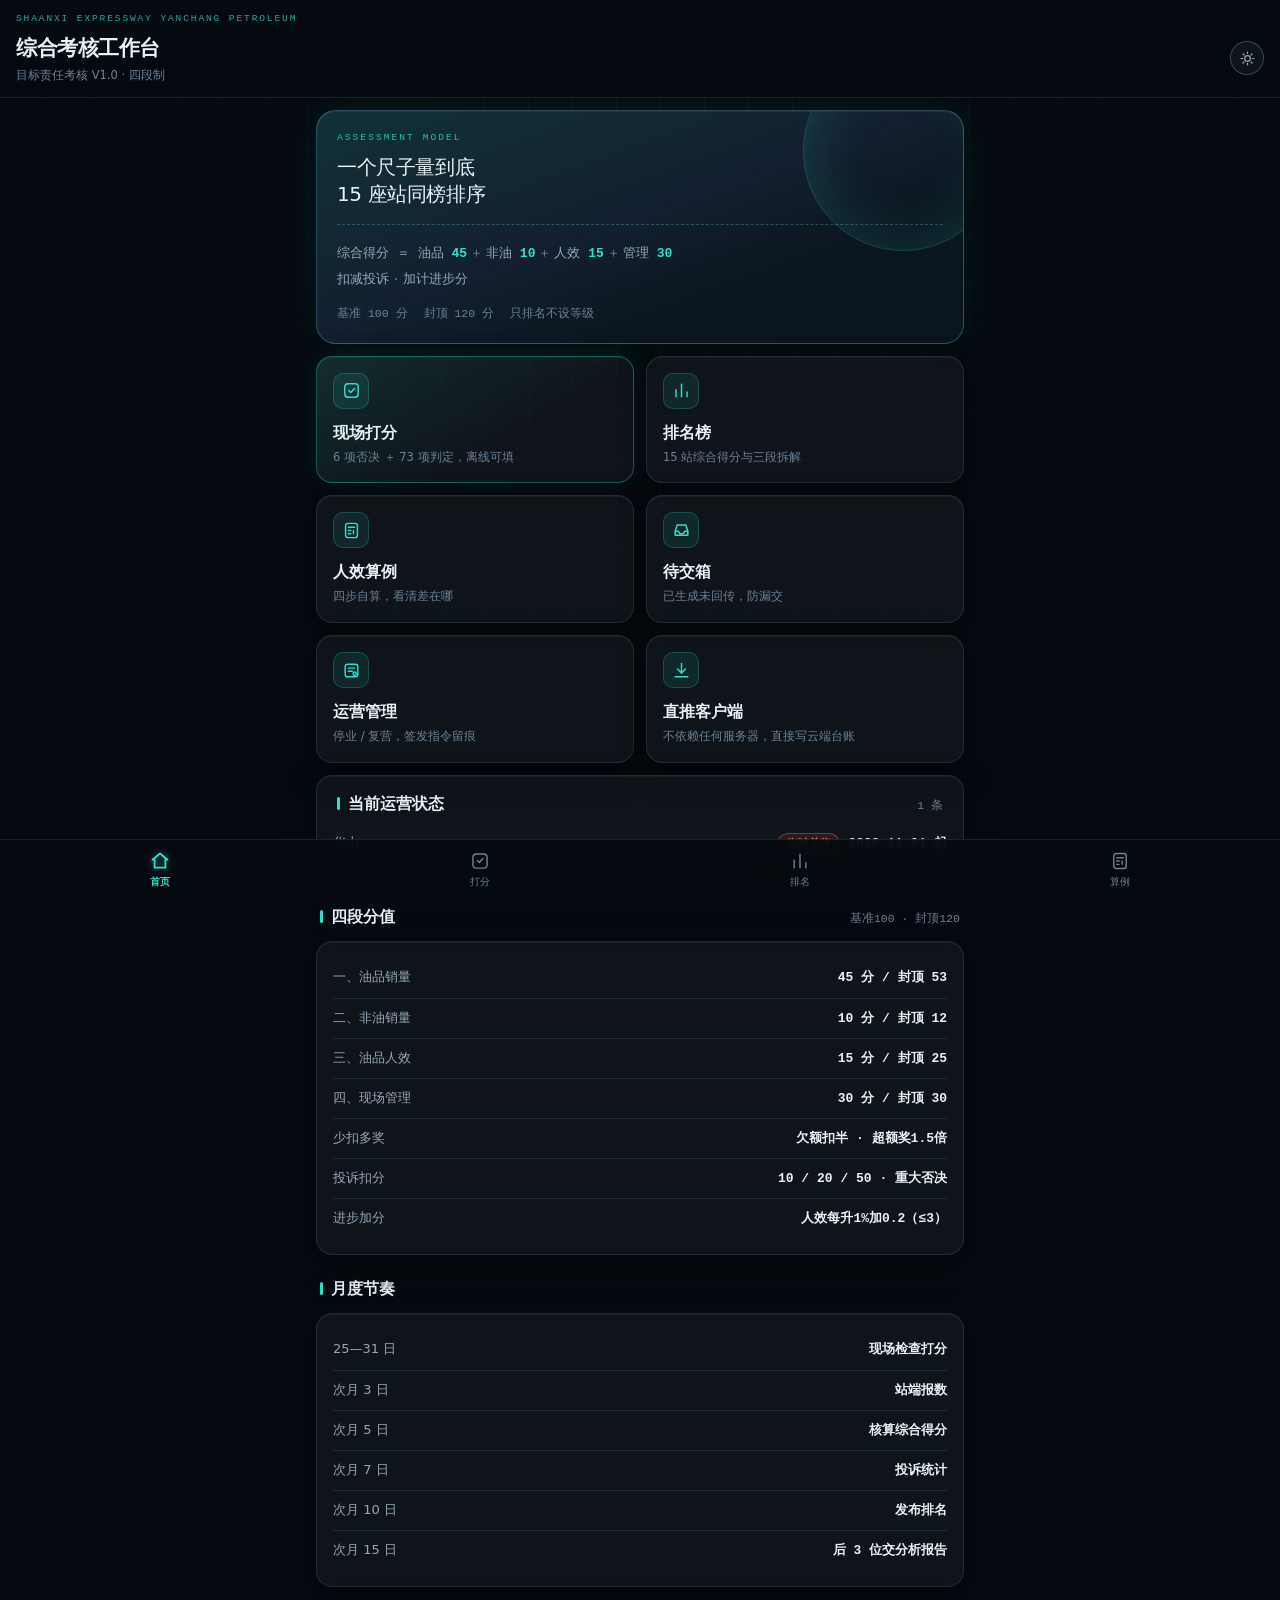
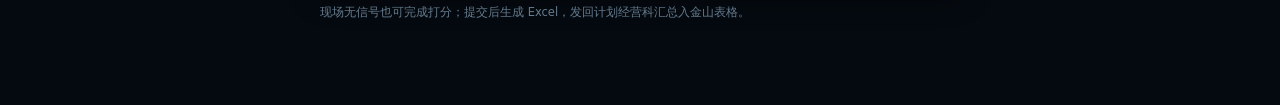
==== docs/index.html @ 38529b90 "feat(direct): 免安装直推客户端，不依赖任何服务器 - docs/direct.html + 根目录 直推客户端.html（同一文件，可双击 file:// 或线上打开） - 浏览器直连 " ====
<!DOCTYPE html>
<html lang="zh-CN">
<head>
<meta charset="utf-8">
<meta name="viewport" content="width=device-width, initial-scale=1, viewport-fit=cover">
<meta name="theme-color" content="#050a10">
<title>加油站综合考核工作台</title>
<link rel="stylesheet" href="assets/app.css">
<link rel="manifest" href="manifest.webmanifest">
</head>
<body>

<header class="appbar">
  <div class="appbar__eyebrow">SHAANXI EXPRESSWAY YANCHANG PETROLEUM</div>
  <div class="appbar__row">
    <div>
      <h1 class="appbar__title">综合考核工作台</h1>
      <div class="appbar__sub">目标责任考核 V1.0 · 四段制</div>
    </div>
    <button class="theme-btn" id="themeBtn" aria-label="切换主题"></button>
  </div>
</header>

<main class="screen">

  <section class="hero">
    <div class="hero__eyebrow">ASSESSMENT MODEL</div>
    <div class="hero__title">一个尺子量到底<br>15 座站同榜排序</div>
    <div class="hero__formula">
      综合得分 ＝ 油品 <b>45</b><span class="sep">＋</span>非油 <b>10</b><span class="sep">＋</span>人效 <b>15</b><span class="sep">＋</span>管理 <b>30</b><br>
      扣减投诉<span class="sep">·</span>加计进步分
    </div>
    <div class="hero__meta">
      <span>基准 100 分</span>
      <span>封顶 120 分</span>
      <span>只排名不设等级</span>
    </div>
  </section>

  <div class="tiles">
    <a class="tile tile--accent" href="score.html">
      <div class="tile__icon">
        <svg viewBox="0 0 24 24" fill="none" stroke="currentColor" stroke-width="1.8" stroke-linecap="round" stroke-linejoin="round">
          <rect x="3.5" y="3.5" width="17" height="17" rx="4"/><path d="M8.5 12l2.4 2.4L16 9.5"/>
        </svg>
      </div>
      <div class="tile__t">现场打分</div>
      <div class="tile__d">6 项否决 ＋ 73 项判定，离线可填</div>
    </a>

    <a class="tile" href="rank.html">
      <div class="tile__icon">
        <svg viewBox="0 0 24 24" fill="none" stroke="currentColor" stroke-width="1.8" stroke-linecap="round" stroke-linejoin="round">
          <path d="M5 20V11"/><path d="M12 20V4"/><path d="M19 20v-6"/>
        </svg>
      </div>
      <div class="tile__t">排名榜</div>
      <div class="tile__d">15 站综合得分与三段拆解</div>
    </a>

    <a class="tile" href="calc.html">
      <div class="tile__icon">
        <svg viewBox="0 0 24 24" fill="none" stroke="currentColor" stroke-width="1.8" stroke-linecap="round" stroke-linejoin="round">
          <rect x="4.5" y="3" width="15" height="18" rx="3"/><path d="M8 8h8M8 12h3M8 16h3M14.5 12v4"/>
        </svg>
      </div>
      <div class="tile__t">人效算例</div>
      <div class="tile__d">四步自算，看清差在哪</div>
    </a>

    <a class="tile" href="inbox.html">
      <div class="tile__icon">
        <svg viewBox="0 0 24 24" fill="none" stroke="currentColor" stroke-width="1.8" stroke-linecap="round" stroke-linejoin="round">
          <path d="M4 13h4l2 3h4l2-3h4"/><path d="M4 13 6.5 5h11L20 13v5H4z"/>
        </svg>
      </div>
      <div class="tile__t">待交箱</div>
      <div class="tile__d">已生成未回传，防漏交</div>
    </a>

    <a class="tile" href="status.html">
      <div class="tile__icon">
        <svg viewBox="0 0 24 24" fill="none" stroke="currentColor" stroke-width="1.8" stroke-linecap="round" stroke-linejoin="round">
          <rect x="4" y="4" width="16" height="16" rx="3"/><path d="M8 9h8M8 13h5"/><circle cx="16" cy="16" r="2"/>
        </svg>
      </div>
      <div class="tile__t">运营管理</div>
      <div class="tile__d">停业 / 复营，签发指令留痕</div>
    </a>

    <a class="tile" href="direct.html">
      <div class="tile__icon">
        <svg viewBox="0 0 24 24" fill="none" stroke="currentColor" stroke-width="1.8" stroke-linecap="round" stroke-linejoin="round">
          <path d="M12 3v12"/><path d="M7 10l5 5 5-5"/><path d="M4 20h16"/>
        </svg>
      </div>
      <div class="tile__t">直推客户端</div>
      <div class="tile__d">不依赖任何服务器，直接写云端台账</div>
    </a>
  </div>

  <section class="card" id="statusBrief" style="display:none">
    <div class="sect__head" style="margin-bottom:8px"><span class="sect__title">当前运营状态</span>
      <span class="sect__hint" id="statusCnt"></span></div>
    <div id="statusList"></div>
  </section>

  <div class="sect__head" style="margin-top:24px">
    <span class="sect__title">四段分值</span>
    <span class="sect__hint">基准100 · 封顶120</span>
  </div>
  <section class="card">
    <div class="kv"><span>一、油品销量</span><b>45 分 / 封顶 53</b></div>
    <div class="kv"><span>二、非油销量</span><b>10 分 / 封顶 12</b></div>
    <div class="kv"><span>三、油品人效</span><b>15 分 / 封顶 25</b></div>
    <div class="kv"><span>四、现场管理</span><b>30 分 / 封顶 30</b></div>
    <div class="kv"><span>少扣多奖</span><b>欠额扣半 · 超额奖1.5倍</b></div>
    <div class="kv"><span>投诉扣分</span><b>10 / 20 / 50 · 重大否决</b></div>
    <div class="kv"><span>进步加分</span><b>人效每升1%加0.2（≤3）</b></div>
  </section>

  <div class="sect__head" style="margin-top:22px">
    <span class="sect__title">月度节奏</span>
  </div>
  <section class="card">
    <div class="kv"><span>25—31 日</span><b>现场检查打分</b></div>
    <div class="kv"><span>次月 3 日</span><b>站端报数</b></div>
    <div class="kv"><span>次月 5 日</span><b>核算综合得分</b></div>
    <div class="kv"><span>次月 7 日</span><b>投诉统计</b></div>
    <div class="kv"><span>次月 10 日</span><b>发布排名</b></div>
    <div class="kv"><span>次月 15 日</span><b>后 3 位交分析报告</b></div>
  </section>

  <p class="sect__note" style="margin-top:16px">
    现场无信号也可完成打分；提交后生成 Excel，发回计划经营科汇总入金山表格。
  </p>

</main>

<nav id="tabbar"></nav>

<script src="assets/ui.js"></script>
<script src="assets/status.js"></script>
<script>
UI.tabbar('home');
Status.load().then(function () {
  var list = Status.all().filter(function (r) { return r.active !== false; });
  if (!list.length) return;
  var box = document.getElementById('statusBrief');
  box.style.display = 'block';
  document.getElementById('statusCnt').textContent = list.length + ' 条';
  var h = '';
  list.forEach(function (r) {
    var t = Status.typeOf(r.status) || { label: r.status };
    h += '<div class="kv"><span>' + UI.esc(r.station) + '</span><b><span class="tag ' +
      (r.status === 'temp_closed' ? 'no' : 'na') + '">' + UI.esc(t.label) + '</span> ' +
      UI.esc(r.from || '') + ' 起</b></div>';
  });
  document.getElementById('statusList').innerHTML = h;
});
</script>
</body>
</html>
---- docs/assets/app.css ----
/* ============================================================
   加油站综合考核工作台 · 移动端设计系统 v2「科技暗色」
   层级：1 原始值  2 语义  3 组件
   默认暗色（科技感），[data-theme="light"] 切日间（户外强光用）
   ============================================================ */

:root {
  /* ---------- 1 原始值 ---------- */
  --c-white: #ffffff;
  --ink-950: #050a10;
  --ink-900: #070e16;
  --ink-800: #0b151f;
  --ink-700: #101d29;
  --ink-600: #16283a;
  --ink-500: #1e3547;
  --ink-400: #2b4a5f;

  --teal-300: #7ff0dc;
  --teal-400: #2fe0c8;
  --teal-500: #12b39e;
  --teal-600: #0b8878;

  --blue-400: #7aa2ff;
  --blue-500: #4b7bf5;

  --green-400: #35d39a;
  --green-500: #16a877;
  --red-400: #ff6b5e;
  --red-500: #d94a3d;
  --amber-400: #f2b544;
  --amber-500: #c98f22;

  --slate-100: #e8f2f6;
  --slate-200: #c3d4de;
  --slate-300: #93a9b8;
  --slate-400: #6b8296;
  --slate-500: #4a6076;

  /* ---------- 2 语义（暗色默认） ---------- */
  --bg: var(--ink-950);
  --bg-2: var(--ink-900);
  --surface: rgba(255, 255, 255, .045);
  --surface-solid: var(--ink-800);
  --surface-hi: rgba(255, 255, 255, .075);
  --overlay: rgba(3, 8, 13, .72);

  --line: rgba(120, 200, 220, .14);
  --line-hi: rgba(120, 220, 235, .28);

  --text: var(--slate-100);
  --text-2: var(--slate-300);
  --text-3: var(--slate-400);

  --brand: var(--teal-400);
  --brand-dim: var(--teal-600);
  --on-brand: #04211d;

  --accent: var(--teal-400);
  --accent-2: var(--blue-400);

  --ok: var(--green-400);
  --no: var(--red-400);
  --na: var(--amber-400);

  --glow: 0 0 0 1px rgba(47, 224, 200, .32), 0 0 22px rgba(47, 224, 200, .18);
  --glow-soft: 0 0 18px rgba(47, 224, 200, .12);

  /* ---------- 间距 / 圆角 / 阴影 ---------- */
  --s1: 4px; --s2: 8px; --s3: 12px; --s4: 16px;
  --s5: 20px; --s6: 24px; --s8: 32px;

  --r-sm: 8px; --r-md: 12px; --r-lg: 16px; --r-xl: 20px; --r-full: 999px;

  --sh-1: 0 1px 0 rgba(255, 255, 255, .04) inset;
  --sh-2: 0 8px 28px rgba(0, 0, 0, .45);
  --sh-card: 0 1px 0 rgba(255, 255, 255, .05) inset, 0 10px 30px rgba(0, 0, 0, .38);

  /* ---------- 字体 ---------- */
  --font: -apple-system, BlinkMacSystemFont, "PingFang SC", "HarmonyOS Sans SC",
          "Microsoft YaHei", "Segoe UI", system-ui, sans-serif;
  --font-mono: "SF Mono", ui-monospace, "JetBrains Mono", "Cascadia Mono", Consolas, monospace;

  --fs-h1: 21px; --fs-h2: 15.5px; --fs-body: 15px; --fs-sm: 13px; --fs-xs: 11.5px;

  --d-fast: 120ms; --d-base: 220ms;
  --ease: cubic-bezier(.22, 1, .36, 1);

  --tabbar-h: 60px;
  --safe-b: env(safe-area-inset-bottom, 0px);
}

/* ---------- 日间模式（户外强光） ---------- */
[data-theme="light"] {
  --bg: #eef3f7;
  --bg-2: #ffffff;
  --surface: #ffffff;
  --surface-solid: #ffffff;
  --surface-hi: #e8eef4;
  --overlay: rgba(10, 26, 38, .5);

  --line: #dbe4ec;
  --line-hi: #c3d2de;

  --text: #0b2230;
  --text-2: #4a6274;
  --text-3: #71879a;

  --brand: #0b6b5f;
  --brand-dim: #0b6b5f;
  --on-brand: #ffffff;

  --accent: #0b6b5f;
  --accent-2: #2f5fd0;

  --ok: #0f7a55;
  --no: #c0392b;
  --na: #a06f12;

  --glow: 0 0 0 1px rgba(11, 107, 95, .22), 0 4px 16px rgba(11, 107, 95, .1);
  --glow-soft: none;

  --sh-1: none;
  --sh-2: 0 6px 20px rgba(10, 40, 60, .1);
  --sh-card: 0 1px 2px rgba(10, 40, 60, .06), 0 6px 18px rgba(10, 40, 60, .06);
}

*, *::before, *::after { box-sizing: border-box; -webkit-tap-highlight-color: transparent; }
html { -webkit-text-size-adjust: 100%; }

body {
  margin: 0;
  min-height: 100vh;
  background: var(--bg);
  color: var(--text);
  font-family: var(--font);
  font-size: var(--fs-body);
  line-height: 1.55;
  -webkit-font-smoothing: antialiased;
  overscroll-behavior-y: none;
  position: relative;
}

/* 背景网格 + 光晕（科技感底子） */
body::before {
  content: "";
  position: fixed; inset: 0; z-index: -2; pointer-events: none;
  background-image:
    repeating-linear-gradient(0deg, rgba(120, 200, 220, .05) 0 1px, transparent 1px 44px),
    repeating-linear-gradient(90deg, rgba(120, 200, 220, .05) 0 1px, transparent 1px 44px);
  mask-image: radial-gradient(circle at 50% 0%, #000 0%, transparent 78%);
  -webkit-mask-image: radial-gradient(circle at 50% 0%, #000 0%, transparent 78%);
}
body::after {
  content: "";
  position: fixed; inset: -20% -20% auto -20%; height: 70vh; z-index: -1; pointer-events: none;
  background:
    radial-gradient(42% 46% at 22% 8%, rgba(47, 224, 200, .16), transparent 70%),
    radial-gradient(38% 40% at 82% 0%, rgba(122, 162, 255, .14), transparent 72%);
  filter: blur(6px);
}
[data-theme="light"] body::before { opacity: .5; }
[data-theme="light"] body::after { display: none; }

a { color: var(--brand); text-decoration: none; }
button, input, select, textarea { font: inherit; color: inherit; }
h1, h2, h3, h4 { margin: 0; font-weight: 600; letter-spacing: -.01em; }

.sr-only {
  position: absolute; width: 1px; height: 1px; padding: 0; margin: -1px;
  overflow: hidden; clip: rect(0 0 0 0); white-space: nowrap; border: 0;
}

.num { font-family: var(--font-mono); font-variant-numeric: tabular-nums; }

/* ============================================================
   布局
   ============================================================ */
.screen {
  max-width: 680px; margin: 0 auto; padding: 0 var(--s4);
  padding-bottom: calc(var(--tabbar-h) + var(--safe-b) + var(--s6));
}
.screen--focus { padding-bottom: calc(84px + var(--safe-b)); }

/* ============================================================
   顶栏
   ============================================================ */
.appbar {
  position: sticky; top: 0; z-index: 50;
  padding: calc(env(safe-area-inset-top, 0px) + 12px) var(--s4) 12px;
  background: linear-gradient(180deg, rgba(5, 10, 16, .96), rgba(5, 10, 16, .82));
  backdrop-filter: blur(18px); -webkit-backdrop-filter: blur(18px);
  border-bottom: 1px solid var(--line);
}
[data-theme="light"] .appbar {
  background: linear-gradient(180deg, rgba(255, 255, 255, .97), rgba(255, 255, 255, .88));
}
.appbar__row { display: flex; align-items: center; gap: var(--s3); }
.appbar__eyebrow {
  font-family: var(--font-mono); font-size: 9.5px; letter-spacing: .2em;
  color: var(--brand); opacity: .75; margin-bottom: 5px; font-weight: 500;
}
.appbar__title { font-size: var(--fs-h1); font-weight: 600; letter-spacing: -.02em; }
.appbar__sub { font-size: var(--fs-xs); color: var(--text-3); margin-top: 3px; }
.appbar__row > div:first-child { flex: 1; min-width: 0; }
.appbar__action {
  flex: 0 0 auto;
  font-size: var(--fs-sm); color: var(--text-2);
  border: 1px solid var(--line-hi); border-radius: var(--r-full);
  padding: 6px 13px; white-space: nowrap;
  background: var(--surface);
}
.appbar__action:active { background: var(--surface-hi); }
.appbar--compact .appbar__title { font-size: 17px; }

.theme-btn {
  flex: 0 0 auto; width: 34px; height: 34px; border-radius: var(--r-full);
  border: 1px solid var(--line-hi); background: var(--surface);
  color: var(--text-2); display: grid; place-items: center; cursor: pointer;
}
.theme-btn svg { width: 17px; height: 17px; }

/* ============================================================
   卡片
   ============================================================ */
.card {
  position: relative;
  background: var(--surface);
  border: 1px solid var(--line);
  border-radius: var(--r-lg);
  padding: var(--s4);
  margin-top: var(--s3);
  box-shadow: var(--sh-card);
  backdrop-filter: blur(10px); -webkit-backdrop-filter: blur(10px);
}
.card--flush { padding: 0; overflow: hidden; }

.sect { margin-top: var(--s5); }
.sect__head {
  display: flex; align-items: baseline; justify-content: space-between;
  gap: var(--s3); margin-bottom: var(--s2); padding: 0 var(--s1);
}
.sect__title { font-size: var(--fs-h2); font-weight: 600; }
.sect__title::before {
  content: ""; display: inline-block; width: 3px; height: 13px;
  background: var(--brand); border-radius: 2px; margin-right: 8px;
  vertical-align: -1px; box-shadow: var(--glow-soft);
}
.sect__hint { font-size: var(--fs-xs); color: var(--text-3); font-family: var(--font-mono); }
.sect__note { font-size: var(--fs-xs); color: var(--text-3); padding: 0 var(--s1); line-height: 1.65; }

/* ============================================================
   Hero
   ============================================================ */
.hero {
  position: relative; overflow: hidden;
  margin-top: var(--s3); padding: var(--s5);
  border-radius: var(--r-xl);
  background:
    linear-gradient(160deg, rgba(47, 224, 200, .14), rgba(122, 162, 255, .08) 46%, transparent 72%),
    var(--ink-800);
  border: 1px solid var(--line-hi);
  box-shadow: var(--sh-card), 0 0 40px rgba(47, 224, 200, .1);
}
[data-theme="light"] .hero {
  background: linear-gradient(160deg, #ffffff, #eff6f9);
  border-color: #cfe0e9;
}
.hero::before {
  content: ""; position: absolute; right: -40px; top: -60px;
  width: 200px; height: 200px; border-radius: 50%;
  border: 1px solid rgba(47, 224, 200, .25);
  box-shadow: 0 0 60px rgba(47, 224, 200, .18) inset;
}
.hero__eyebrow {
  font-family: var(--font-mono); font-size: 9.5px; letter-spacing: .22em;
  color: var(--brand); opacity: .8; margin-bottom: 8px;
}
.hero__title { font-size: 20px; line-height: 1.35; letter-spacing: -.02em; }
.hero__formula {
  margin-top: var(--s4); padding-top: var(--s4);
  border-top: 1px dashed var(--line-hi);
  font-size: var(--fs-sm); line-height: 2; color: var(--text-2);
  font-family: var(--font-mono);
}
.hero__formula b { color: var(--brand); font-weight: 600; }
.hero__formula .sep { color: var(--text-3); margin: 0 3px; }
.hero__meta {
  margin-top: var(--s3); display: flex; gap: var(--s4);
  font-size: var(--fs-xs); color: var(--text-3); font-family: var(--font-mono);
}

/* ============================================================
   磁贴
   ============================================================ */
.tiles { display: grid; grid-template-columns: 1fr 1fr; gap: var(--s3); margin-top: var(--s3); }
.tile {
  position: relative; display: block; overflow: hidden;
  background: var(--surface); border: 1px solid var(--line);
  border-radius: var(--r-lg); padding: var(--s4);
  color: var(--text); box-shadow: var(--sh-card);
  transition: transform var(--d-fast) var(--ease), border-color var(--d-fast);
}
.tile:active { transform: scale(.98); border-color: var(--line-hi); }
.tile__icon {
  width: 36px; height: 36px; border-radius: 10px;
  display: grid; place-items: center; margin-bottom: var(--s3);
  background: rgba(47, 224, 200, .1);
  border: 1px solid rgba(47, 224, 200, .22);
  color: var(--brand);
}
[data-theme="light"] .tile__icon { background: rgba(11, 107, 95, .07); border-color: rgba(11, 107, 95, .2); }
.tile__icon svg { width: 19px; height: 19px; }
.tile__t { font-size: var(--fs-h2); font-weight: 600; }
.tile__d { font-size: var(--fs-xs); color: var(--text-3); margin-top: 4px; line-height: 1.55; }
.tile--accent {
  border-color: rgba(47, 224, 200, .34);
  background:
    linear-gradient(150deg, rgba(47, 224, 200, .12), transparent 62%),
    var(--surface);
  box-shadow: var(--sh-card), 0 0 26px rgba(47, 224, 200, .12);
}

/* ============================================================
   数据行
   ============================================================ */
.kv {
  display: flex; align-items: baseline; justify-content: space-between;
  gap: var(--s4); padding: 9px 0; border-bottom: 1px solid var(--line);
}
.kv:last-child { border-bottom: none; }
.kv > span { font-size: var(--fs-sm); color: var(--text-2); }
.kv > b {
  font-size: var(--fs-sm); font-weight: 600; text-align: right;
  font-family: var(--font-mono); font-variant-numeric: tabular-nums;
}
.kv--total > b { color: var(--brand); font-size: 15px; }

/* ============================================================
   表单
   ============================================================ */
.field { margin-top: var(--s3); }
.field:first-child { margin-top: 0; }
.field > label {
  display: block; font-size: var(--fs-xs); color: var(--text-3);
  margin-bottom: 6px; letter-spacing: .04em;
  font-family: var(--font-mono); text-transform: uppercase;
}
input[type=text], input[type=month], input[type=password], select, textarea {
  width: 100%; padding: 12px 13px;
  border: 1px solid var(--line-hi); border-radius: var(--r-md);
  background: var(--surface); color: var(--text);
  font-size: 16px; appearance: none;
  transition: border-color var(--d-fast), box-shadow var(--d-fast);
}
input:focus, select:focus, textarea:focus {
  outline: none; border-color: var(--brand);
  box-shadow: 0 0 0 3px rgba(47, 224, 200, .14);
}
input::placeholder { color: var(--text-3); }
select {
  background-image: url("data:image/svg+xml;charset=utf-8,%3Csvg xmlns='http://www.w3.org/2000/svg' width='12' height='8'%3E%3Cpath d='M1 1l5 5 5-5' stroke='%2393a9b8' stroke-width='1.6' fill='none' stroke-linecap='round'/%3E%3C/svg%3E");
  background-repeat: no-repeat; background-position: right 13px center; padding-right: 34px;
}
select option { background: var(--ink-800); color: var(--text); }
[data-theme="light"] select option { background: #fff; color: #0b2230; }

/* ============================================================
   按钮
   ============================================================ */
.btn {
  display: inline-flex; align-items: center; justify-content: center; gap: 6px;
  min-height: 46px; padding: 0 18px;
  border: 1px solid var(--line-hi); border-radius: var(--r-md);
  background: var(--surface); color: var(--text);
  font-size: var(--fs-body); font-weight: 500; cursor: pointer;
  transition: transform var(--d-fast) var(--ease), border-color var(--d-fast);
}
.btn:active { transform: scale(.985); }
.btn--primary {
  background: linear-gradient(160deg, var(--teal-400), var(--teal-600));
  border-color: transparent; color: var(--on-brand); font-weight: 700;
  box-shadow: 0 6px 20px rgba(47, 224, 200, .28);
  letter-spacing: .02em;
}
[data-theme="light"] .btn--primary { color: #fff; }
.btn--ghost { background: transparent; color: var(--text-2); }
.btn--block { width: 100%; }
.btn--sm { min-height: 36px; padding: 0 13px; font-size: var(--fs-sm); }
.btn[disabled] { opacity: .4; pointer-events: none; }

/* ============================================================
   打分页 · 仪表
   ============================================================ */
.meter { display: flex; align-items: center; gap: var(--s4); }
.ring { position: relative; width: 64px; height: 64px; flex: 0 0 auto; }
.ring svg { transform: rotate(-90deg); }
.ring__bg { stroke: rgba(120, 200, 220, .12); fill: none; }
[data-theme="light"] .ring__bg { stroke: #e3ebf1; }
.ring__fg {
  stroke: var(--brand); fill: none; stroke-linecap: round;
  transition: stroke-dashoffset var(--d-base) var(--ease);
  filter: drop-shadow(0 0 5px rgba(47, 224, 200, .65));
}
[data-theme="light"] .ring__fg { filter: none; }
.ring__txt {
  position: absolute; inset: 0; display: grid; place-items: center;
  font-family: var(--font-mono); font-size: 13px; font-weight: 700; color: var(--brand);
}
.meter__main { flex: 1; min-width: 0; }
.meter__num {
  font-family: var(--font-mono); font-size: 30px; font-weight: 700;
  line-height: 1.05; letter-spacing: -.03em; color: var(--text);
  display: flex; align-items: baseline; gap: 6px;
}
.meter__num small { font-size: 11px; font-weight: 500; color: var(--text-3); font-family: var(--font); }
.meter__sub { font-size: var(--fs-xs); color: var(--text-3); margin-top: 5px; font-family: var(--font-mono); }

.chips { display: grid; grid-template-columns: repeat(4, 1fr); gap: 6px; margin-top: var(--s3); }
.chip {
  background: var(--surface); border: 1px solid var(--line);
  border-radius: var(--r-sm); padding: 8px 4px; text-align: center;
}
.chip__n { font-family: var(--font-mono); font-size: 16px; font-weight: 700; line-height: 1.1; }
.chip__l { font-size: 10px; color: var(--text-3); margin-top: 2px; }
.chip--ok .chip__n { color: var(--ok); }
.chip--no .chip__n { color: var(--no); }
.chip--na .chip__n { color: var(--na); }

/* ============================================================
   分部
   ============================================================ */
.cat {
  position: relative;
  background: var(--surface); border: 1px solid var(--line);
  border-radius: var(--r-lg); margin-top: var(--s3); overflow: hidden;
  box-shadow: var(--sh-card);
  transition: border-color var(--d-fast);
}
.cat.done { border-color: rgba(53, 211, 154, .3); }
.cat__head {
  display: flex; align-items: center; gap: var(--s3);
  padding: 13px var(--s4); cursor: pointer; user-select: none;
}
.cat__head:active { background: var(--surface-hi); }
.cat__idx {
  flex: 0 0 auto; width: 30px; height: 30px; border-radius: 8px;
  display: grid; place-items: center;
  font-family: var(--font-mono); font-size: 12px; font-weight: 700;
  background: rgba(47, 224, 200, .1); color: var(--brand);
  border: 1px solid rgba(47, 224, 200, .22);
}
[data-theme="light"] .cat__idx { background: rgba(11, 107, 95, .07); border-color: rgba(11, 107, 95, .18); }
.cat.done .cat__idx { background: rgba(53, 211, 154, .16); color: var(--ok); border-color: rgba(53, 211, 154, .34); }
.cat__main { flex: 1; min-width: 0; }
.cat__name { font-size: var(--fs-h2); font-weight: 600; display: block; }
.cat__bar {
  height: 3px; border-radius: 2px; margin-top: 7px;
  background: rgba(120, 200, 220, .12); overflow: hidden;
}
.cat__bar i {
  display: block; height: 100%; width: 0; border-radius: 2px;
  background: linear-gradient(90deg, var(--teal-600), var(--teal-400));
  transition: width var(--d-base) var(--ease);
}
.cat.done .cat__bar i { background: var(--ok); box-shadow: 0 0 8px rgba(53, 211, 154, .6); }
.cat__meta {
  flex: 0 0 auto; text-align: right; font-family: var(--font-mono);
  font-size: var(--fs-xs); color: var(--text-3); line-height: 1.5;
}
.cat__meta b { display: block; color: var(--brand); font-size: 12.5px; }
.cat__chev { color: var(--text-3); transition: transform var(--d-base) var(--ease); flex: 0 0 auto; }
.cat.open .cat__chev { transform: rotate(180deg); }
.cat__body { display: none; border-top: 1px solid var(--line); }
.cat.open .cat__body { display: block; }

/* ============================================================
   判定项
   ============================================================ */
.item {
  position: relative; padding: var(--s4) var(--s4) var(--s4) 18px;
  border-bottom: 1px solid var(--line);
}
.item:last-child { border-bottom: none; }
.item::before {
  content: ""; position: absolute; left: 0; top: 0; bottom: 0; width: 3px;
  background: transparent; transition: background var(--d-fast);
}
.item.state-ok::before { background: var(--ok); box-shadow: 0 0 10px rgba(53, 211, 154, .55); }
.item.state-no::before { background: var(--no); box-shadow: 0 0 10px rgba(255, 107, 94, .55); }
.item.state-na::before { background: var(--na); box-shadow: 0 0 10px rgba(242, 181, 68, .5); }

.item__top { display: flex; gap: var(--s2); align-items: baseline; }
.item__no {
  flex: 0 0 auto; font-family: var(--font-mono); font-size: 11px;
  color: var(--text-3); min-width: 18px; padding-top: 2px;
}
.item__name { flex: 1; font-size: var(--fs-body); font-weight: 600; line-height: 1.45; }
.item__score {
  flex: 0 0 auto; font-family: var(--font-mono); font-size: var(--fs-xs);
  color: var(--text-3); border: 1px solid var(--line);
  border-radius: var(--r-full); padding: 1px 8px;
}
.item.state-ok .item__score { color: var(--ok); border-color: rgba(53, 211, 154, .35); }
.item.state-no .item__score { color: var(--no); border-color: rgba(255, 107, 94, .35); }
.item.state-na .item__score { color: var(--na); border-color: rgba(242, 181, 68, .35); }

.item__content { font-size: var(--fs-sm); color: var(--text-2); margin-top: 6px; line-height: 1.62; }

details.more { margin-top: 6px; }
details.more > summary {
  list-style: none; cursor: pointer; display: inline-flex; align-items: center; gap: 4px;
  font-size: var(--fs-xs); color: var(--brand); opacity: .9; padding: 2px 0;
  font-family: var(--font-mono);
}
details.more > summary::-webkit-details-marker { display: none; }
details.more > summary::after { content: "＋"; font-size: 11px; }
details.more[open] > summary::after { content: "－"; }
details.more .std {
  font-size: var(--fs-xs); color: var(--text-3); line-height: 1.7;
  margin-top: 6px; padding-left: 9px; border-left: 1px solid var(--line-hi);
}
details.more .std b { color: var(--text-2); font-weight: 600; font-family: var(--font-mono); }

/* 三态 */
.seg {
  display: grid; grid-template-columns: repeat(3, 1fr); gap: 6px;
  margin-top: 11px; padding: 4px; border-radius: var(--r-md);
  background: rgba(0, 0, 0, .22); border: 1px solid var(--line);
}
[data-theme="light"] .seg { background: #eef3f7; }
.seg button {
  min-height: 42px; border: none; border-radius: 9px; background: transparent;
  color: var(--text-2); font-size: var(--fs-sm); font-weight: 500; cursor: pointer;
  transition: background var(--d-fast), color var(--d-fast), box-shadow var(--d-fast), transform var(--d-fast);
}
.seg button:active { transform: scale(.97); }
.seg button.on-ok {
  background: linear-gradient(160deg, #39dda2, var(--green-500)); color: #04241a;
  font-weight: 700; box-shadow: 0 3px 14px rgba(53, 211, 154, .35);
}
.seg button.on-no {
  background: linear-gradient(160deg, #ff8074, var(--red-500)); color: #2a0906;
  font-weight: 700; box-shadow: 0 3px 14px rgba(255, 107, 94, .32);
}
.seg button.on-na {
  background: linear-gradient(160deg, #ffca6b, var(--amber-500)); color: #2b1c00;
  font-weight: 700; box-shadow: 0 3px 14px rgba(242, 181, 68, .3);
}

.note { margin-top: 9px; animation: slideDown var(--d-base) var(--ease); }
.note input { font-size: 15px; padding: 10px 12px; }
@keyframes slideDown { from { opacity: 0; transform: translateY(-4px); } to { opacity: 1; transform: none; } }

/* ============================================================
   一票否决
   ============================================================ */
.veto { border-color: rgba(255, 107, 94, .3); }
.veto .cat__idx {
  background: rgba(255, 107, 94, .14); color: var(--no);
  border-color: rgba(255, 107, 94, .3);
}
.veto .cat__bar i { background: linear-gradient(90deg, #b83a30, var(--red-400)); }
.veto-item { position: relative; padding: var(--s4) var(--s4) var(--s4) 18px; border-bottom: 1px solid var(--line); }
.veto-item:last-child { border-bottom: none; }
.veto-item.fail { background: rgba(255, 107, 94, .08); }
.veto-item.fail .item__name { color: var(--no); }
.veto-flag {
  display: inline-flex; align-items: center; margin-bottom: 7px;
  font-family: var(--font-mono); font-size: 10px; font-weight: 700; letter-spacing: .08em;
  color: var(--no); background: rgba(255, 107, 94, .12);
  border: 1px solid rgba(255, 107, 94, .28);
  padding: 2px 8px; border-radius: var(--r-full);
}

/* ============================================================
   底部操作条
   ============================================================ */
.actionbar {
  position: fixed; left: 0; right: 0; bottom: 0; z-index: 60;
  background: rgba(5, 10, 16, .86);
  backdrop-filter: blur(20px); -webkit-backdrop-filter: blur(20px);
  border-top: 1px solid var(--line-hi);
  padding: 10px var(--s4) calc(10px + var(--safe-b));
}
[data-theme="light"] .actionbar { background: rgba(255, 255, 255, .93); }
.actionbar__inner { max-width: 680px; margin: 0 auto; display: flex; align-items: center; gap: var(--s4); }
.actionbar__stat { flex: 1; min-width: 0; }
.actionbar__num {
  font-family: var(--font-mono); font-size: 25px; font-weight: 700;
  color: var(--text); line-height: 1.05; letter-spacing: -.02em;
  display: flex; align-items: baseline; gap: 5px;
}
.actionbar__num small { font-size: 11px; color: var(--text-3); font-family: var(--font); font-weight: 500; }
.actionbar__sub { font-size: var(--fs-xs); color: var(--text-3); margin-top: 2px; font-family: var(--font-mono); }
.actionbar .btn { min-width: 106px; }

/* ============================================================
   标签栏
   ============================================================ */
.tabbar {
  position: fixed; left: 0; right: 0; bottom: 0; z-index: 55;
  display: grid; grid-template-columns: repeat(4, 1fr);
  background: rgba(5, 10, 16, .92);
  backdrop-filter: blur(20px); -webkit-backdrop-filter: blur(20px);
  border-top: 1px solid var(--line);
  padding-bottom: var(--safe-b);
}
[data-theme="light"] .tabbar { background: rgba(255, 255, 255, .95); }
.tabbar a {
  display: flex; flex-direction: column; align-items: center; justify-content: center;
  gap: 3px; height: var(--tabbar-h); color: var(--text-3); font-size: 10px;
  transition: color var(--d-fast);
}
.tabbar a svg { width: 20px; height: 20px; stroke-width: 1.7; }
.tabbar a.on { color: var(--brand); font-weight: 600; }
.tabbar a.on svg { stroke-width: 2.2; filter: drop-shadow(0 0 5px rgba(47, 224, 200, .6)); }
[data-theme="light"] .tabbar a.on svg { filter: none; }

/* ============================================================
   标签 / 提示
   ============================================================ */
.tag {
  display: inline-flex; align-items: center;
  font-family: var(--font-mono); font-size: 10.5px; font-weight: 700; letter-spacing: .04em;
  padding: 2px 8px; border-radius: var(--r-full);
  border: 1px solid var(--line-hi); color: var(--text-2); background: var(--surface);
}
.tag.ok { color: var(--ok); border-color: rgba(53, 211, 154, .38); background: rgba(53, 211, 154, .1); }
.tag.no { color: var(--no); border-color: rgba(255, 107, 94, .38); background: rgba(255, 107, 94, .1); }
.tag.na { color: var(--na); border-color: rgba(242, 181, 68, .38); background: rgba(242, 181, 68, .1); }

.hint { font-size: var(--fs-xs); color: var(--text-3); line-height: 1.65; }
.warn {
  border-radius: var(--r-md); padding: 11px 13px; font-size: var(--fs-xs); line-height: 1.68;
  margin-top: var(--s3); color: var(--na);
  background: rgba(242, 181, 68, .09); border: 1px solid rgba(242, 181, 68, .28);
}
.err {
  border-radius: var(--r-md); padding: 11px 13px; font-size: var(--fs-xs); line-height: 1.75;
  margin-top: var(--s3); color: var(--no);
  background: rgba(255, 107, 94, .09); border: 1px solid rgba(255, 107, 94, .3);
}

/* ============================================================
   表格
   ============================================================ */
.tbl { width: 100%; border-collapse: separate; border-spacing: 0; font-size: var(--fs-sm); }
.tbl th {
  font-family: var(--font-mono); font-size: 10.5px; font-weight: 500;
  letter-spacing: .06em; color: var(--text-3); text-align: left;
  padding: 0 var(--s2) 9px; border-bottom: 1px solid var(--line-hi);
}
.tbl td { padding: 11px var(--s2); border-bottom: 1px solid var(--line); }
.tbl tr:last-child td { border-bottom: none; }
.tbl .num { text-align: right; font-family: var(--font-mono); font-variant-numeric: tabular-nums; }
.tbl .rk { font-family: var(--font-mono); color: var(--text-3); font-size: 12px; }

.podium { display: grid; grid-template-columns: 1fr 1fr 1fr; gap: var(--s2); align-items: end; margin-top: var(--s3); }
.podium__item {
  background: var(--surface); border: 1px solid var(--line);
  border-radius: var(--r-lg); padding: var(--s3) var(--s2);
  text-align: center; box-shadow: var(--sh-card);
}
.podium__item.first {
  padding-top: var(--s4); padding-bottom: var(--s4);
  border-color: rgba(242, 181, 68, .45);
  background: linear-gradient(180deg, rgba(242, 181, 68, .12), var(--surface));
  box-shadow: var(--sh-card), 0 0 26px rgba(242, 181, 68, .16);
}
.podium__rank { font-family: var(--font-mono); font-size: 9.5px; letter-spacing: .12em; color: var(--text-3); }
.podium__name { font-size: var(--fs-h2); font-weight: 600; margin-top: 3px; }
.podium__score {
  font-family: var(--font-mono); font-size: 19px; font-weight: 700;
  color: var(--text); font-variant-numeric: tabular-nums;
}
.podium__item.first .podium__score { font-size: 23px; color: var(--na); }

/* ============================================================
   弹层 / 提示
   ============================================================ */
.mask {
  position: fixed; inset: 0; z-index: 80; display: none; align-items: flex-end;
  background: var(--overlay); backdrop-filter: blur(4px);
}
.mask.show { display: flex; animation: fadeIn var(--d-base) var(--ease); }
@keyframes fadeIn { from { opacity: 0 } to { opacity: 1 } }
.sheet {
  width: 100%; max-width: 680px; margin: 0 auto; max-height: 88vh; overflow: auto;
  background: var(--bg-2); border-top: 1px solid var(--line-hi);
  border-radius: var(--r-xl) var(--r-xl) 0 0;
  padding: var(--s5) var(--s4) calc(var(--s5) + var(--safe-b));
  animation: sheetUp var(--d-base) var(--ease);
}
[data-theme="light"] .sheet { background: #fff; }
@keyframes sheetUp { from { transform: translateY(14px); opacity: .6 } to { transform: none; opacity: 1 } }
.sheet__grip { width: 38px; height: 4px; border-radius: 2px; background: var(--line-hi); margin: 0 auto var(--s4); }
.sheet h3 { font-size: 17px; margin-bottom: var(--s4); }
.sheet__acts { display: flex; gap: var(--s3); margin-top: var(--s5); }
.sheet__acts .btn { flex: 1; }

.toast {
  position: fixed; left: 50%; bottom: calc(var(--tabbar-h) + 26px);
  transform: translateX(-50%) translateY(8px);
  background: rgba(11, 21, 31, .96); color: var(--text);
  border: 1px solid var(--line-hi); border-radius: var(--r-full);
  padding: 10px 18px; font-size: var(--fs-sm); z-index: 90; max-width: 86vw;
  text-align: center; opacity: 0; pointer-events: none;
  transition: opacity var(--d-base), transform var(--d-base) var(--ease);
  box-shadow: var(--sh-2);
}
.toast.show { opacity: 1; transform: translateX(-50%) translateY(0); }

/* ============================================================
   响应式 / 动效安全
   ============================================================ */
@media (max-width: 359px) {
  .tiles { grid-template-columns: 1fr; }
  .meter__num { font-size: 26px; }
  .chips { grid-template-columns: repeat(2, 1fr); }
}

@media (prefers-reduced-motion: reduce) {
  *, *::before, *::after { animation-duration: .01ms !important; transition-duration: .01ms !important; }
}
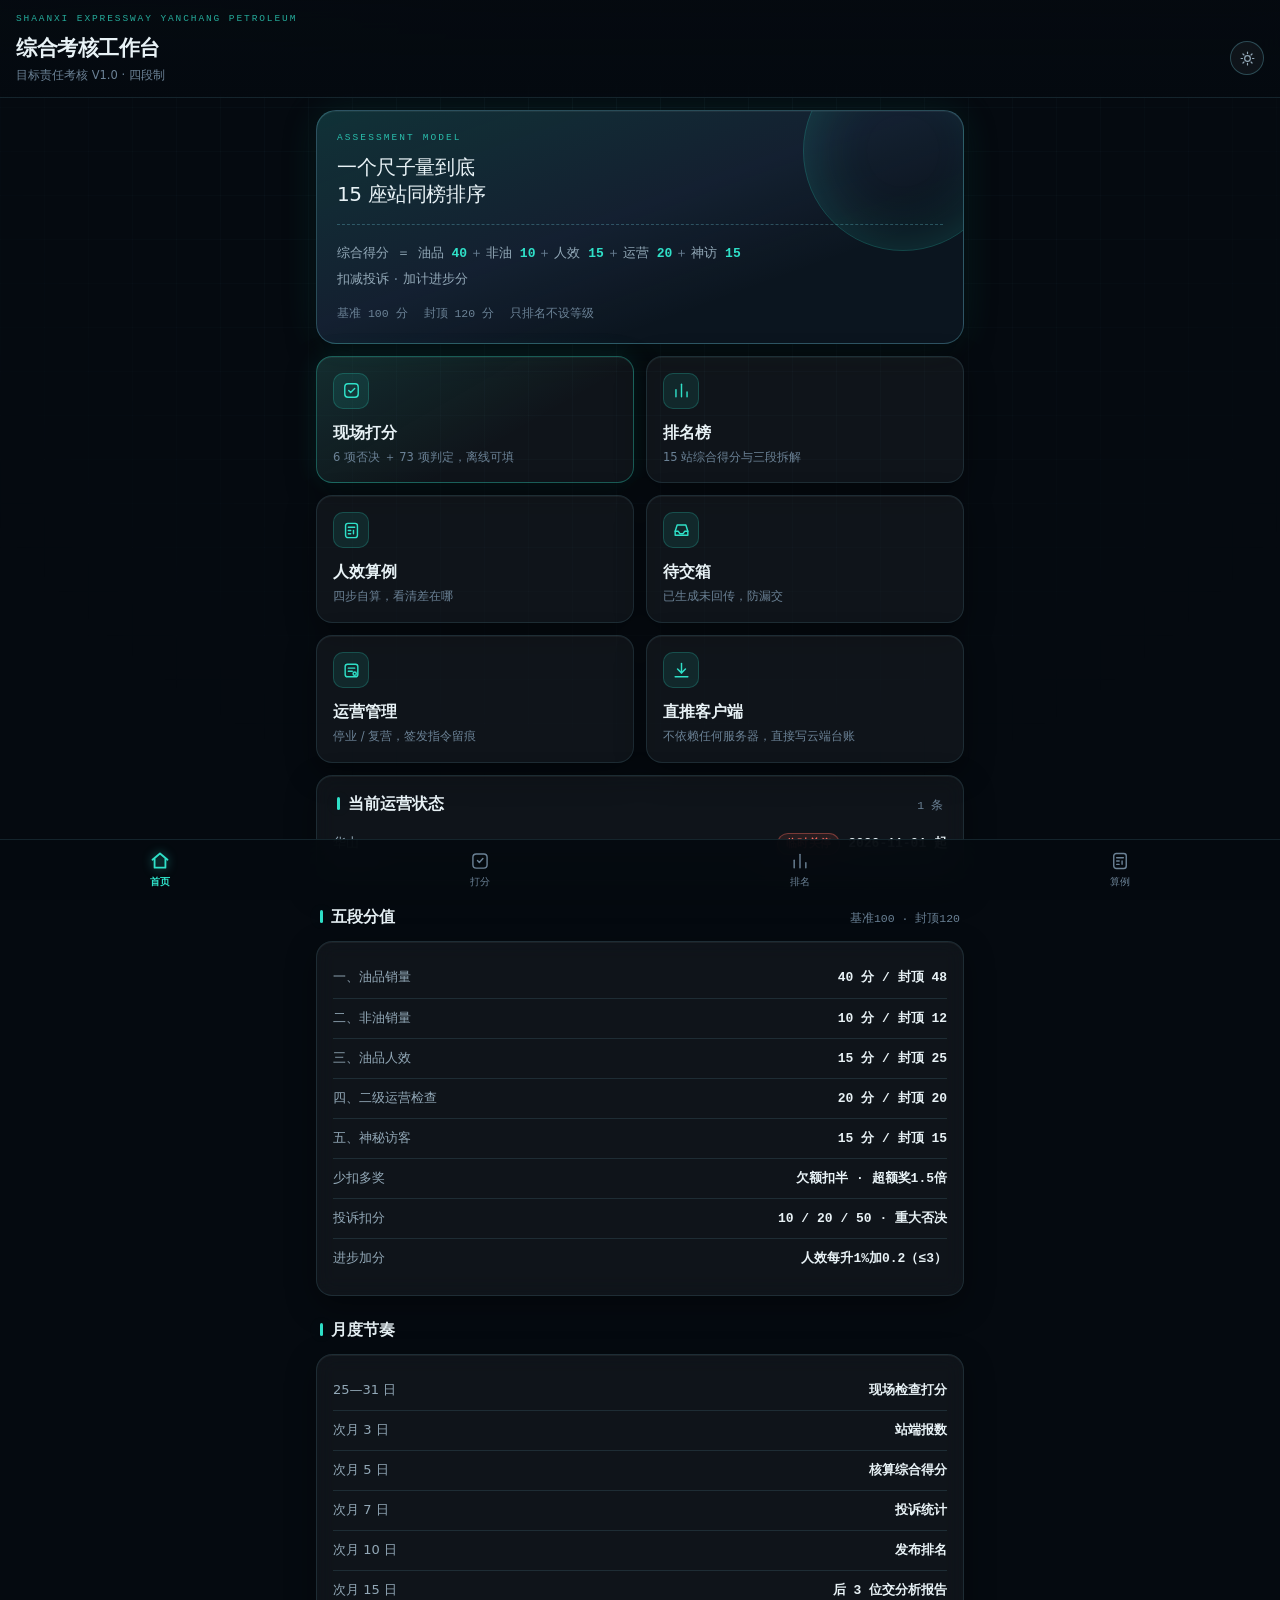
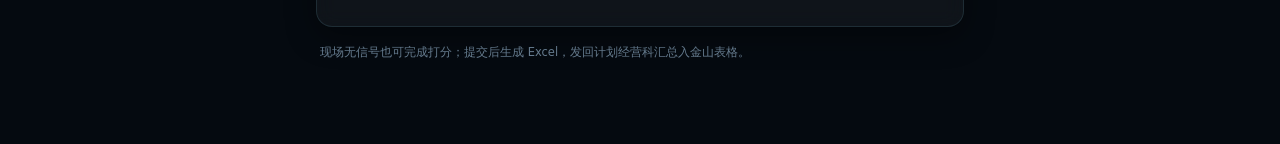
==== commit 8dbac98e: "feat(V5): 按 11-12 定稿重构五段规则与打分页 规则层： - 五段：油品40(封顶48)/非油10/人效15/运营检查20/神秘访客15；不设等级只排名 - SGE 取整 56/28；月" ====
--- a/docs/index.html
+++ b/docs/index.html
@@ -27,7 +27,7 @@
     <div class="hero__eyebrow">ASSESSMENT MODEL</div>
     <div class="hero__title">一个尺子量到底<br>15 座站同榜排序</div>
     <div class="hero__formula">
-      综合得分 ＝ 油品 <b>45</b><span class="sep">＋</span>非油 <b>10</b><span class="sep">＋</span>人效 <b>15</b><span class="sep">＋</span>管理 <b>30</b><br>
+      综合得分 ＝ 油品 <b>40</b><span class="sep">＋</span>非油 <b>10</b><span class="sep">＋</span>人效 <b>15</b><span class="sep">＋</span>运营 <b>20</b><span class="sep">＋</span>神访 <b>15</b><br>
       扣减投诉<span class="sep">·</span>加计进步分
     </div>
     <div class="hero__meta">
@@ -106,14 +106,15 @@
   </section>
 
   <div class="sect__head" style="margin-top:24px">
-    <span class="sect__title">四段分值</span>
+    <span class="sect__title">五段分值</span>
     <span class="sect__hint">基准100 · 封顶120</span>
   </div>
   <section class="card">
-    <div class="kv"><span>一、油品销量</span><b>45 分 / 封顶 53</b></div>
+    <div class="kv"><span>一、油品销量</span><b>40 分 / 封顶 48</b></div>
     <div class="kv"><span>二、非油销量</span><b>10 分 / 封顶 12</b></div>
     <div class="kv"><span>三、油品人效</span><b>15 分 / 封顶 25</b></div>
-    <div class="kv"><span>四、现场管理</span><b>30 分 / 封顶 30</b></div>
+    <div class="kv"><span>四、二级运营检查</span><b>20 分 / 封顶 20</b></div>
+    <div class="kv"><span>五、神秘访客</span><b>15 分 / 封顶 15</b></div>
     <div class="kv"><span>少扣多奖</span><b>欠额扣半 · 超额奖1.5倍</b></div>
     <div class="kv"><span>投诉扣分</span><b>10 / 20 / 50 · 重大否决</b></div>
     <div class="kv"><span>进步加分</span><b>人效每升1%加0.2（≤3）</b></div>
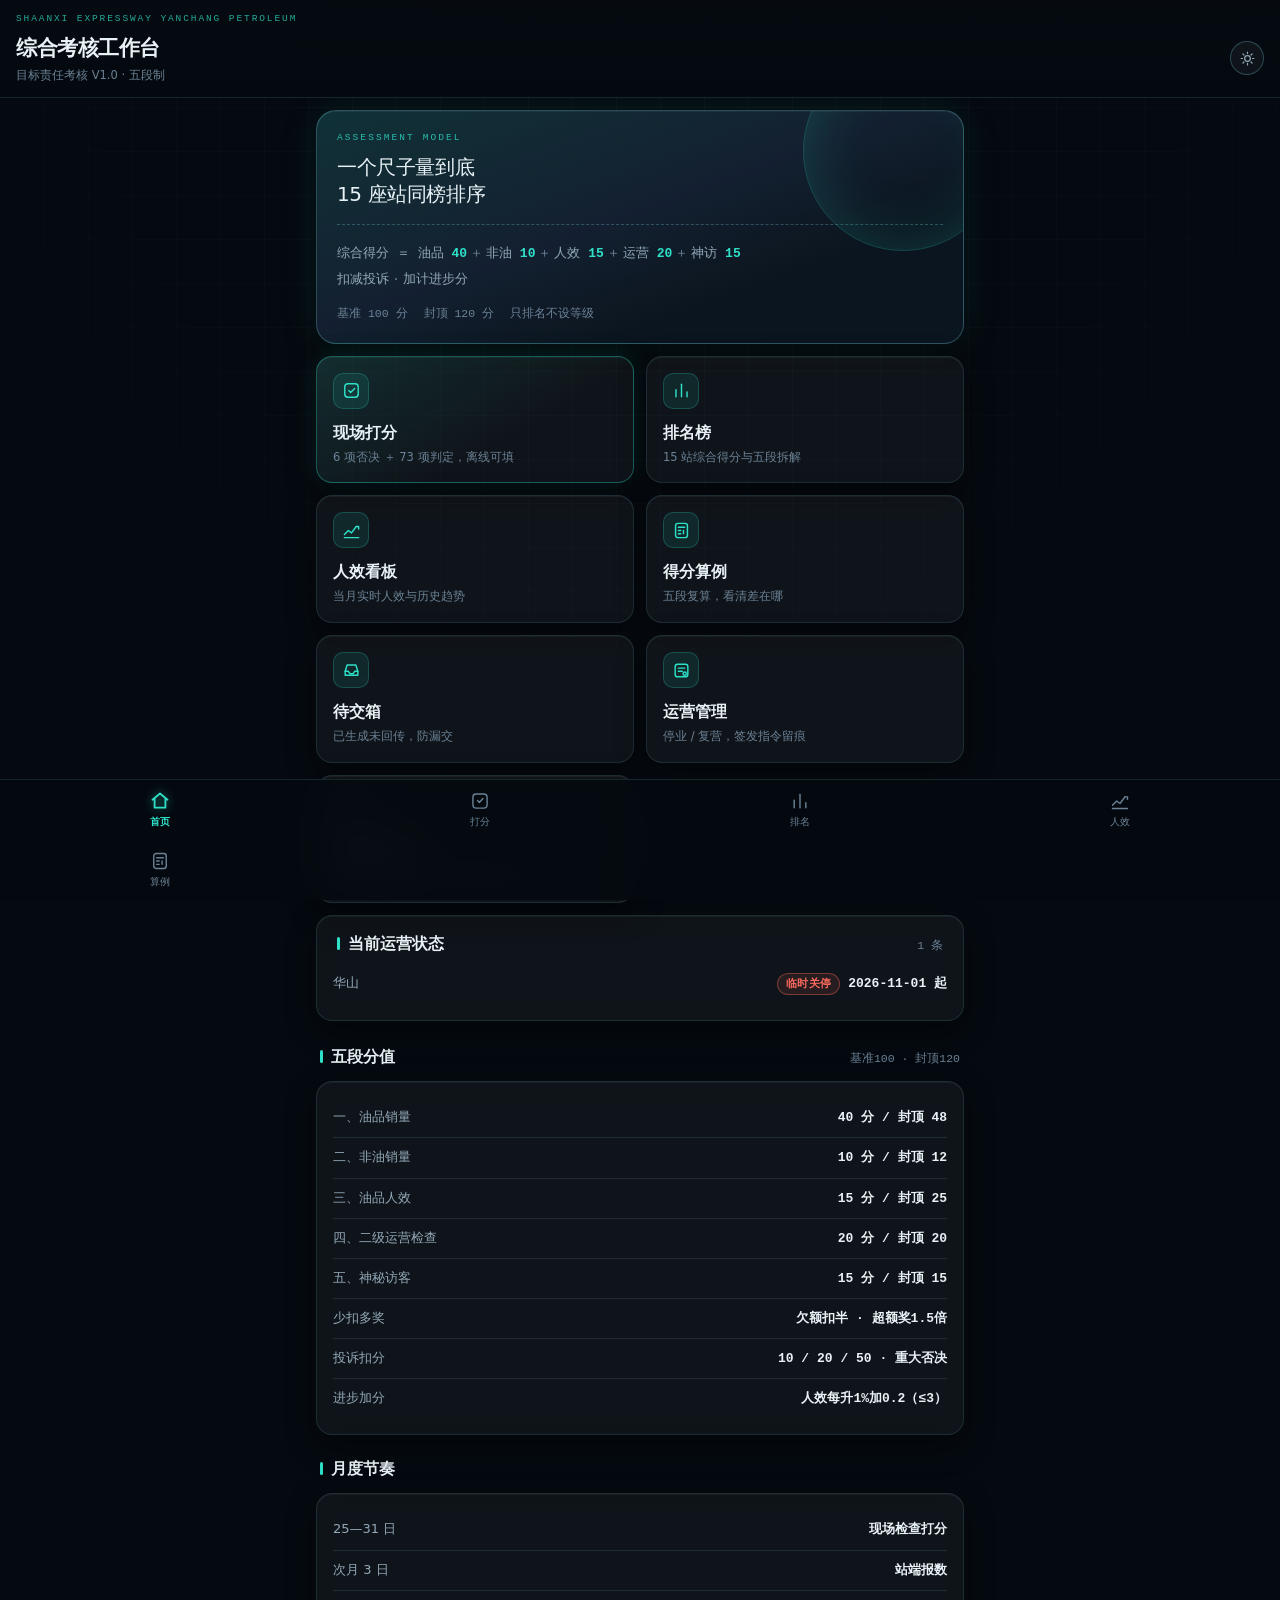
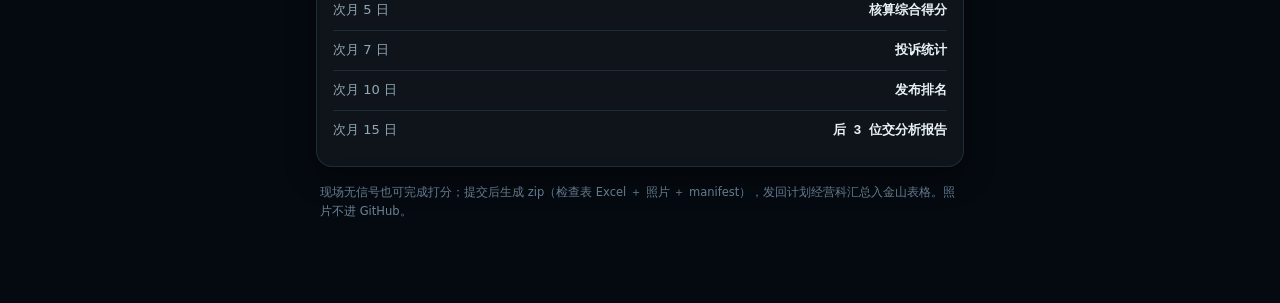
==== commit 6ae2b849: "feat(V5): 人效看板落地 + 口径一致性收口 - 新增 eff.html 人效看板：会计月/公司KPI/单站五步明细/15站排序/历史趋势 - efficiency.json 重建为 V5 口" ====
--- a/docs/index.html
+++ b/docs/index.html
@@ -15,7 +15,7 @@
   <div class="appbar__row">
     <div>
       <h1 class="appbar__title">综合考核工作台</h1>
-      <div class="appbar__sub">目标责任考核 V1.0 · 四段制</div>
+      <div class="appbar__sub">目标责任考核 V1.0 · 五段制</div>
     </div>
     <button class="theme-btn" id="themeBtn" aria-label="切换主题"></button>
   </div>
@@ -55,7 +55,17 @@
         </svg>
       </div>
       <div class="tile__t">排名榜</div>
-      <div class="tile__d">15 站综合得分与三段拆解</div>
+      <div class="tile__d">15 站综合得分与五段拆解</div>
+    </a>
+
+    <a class="tile" href="eff.html">
+      <div class="tile__icon">
+        <svg viewBox="0 0 24 24" fill="none" stroke="currentColor" stroke-width="1.8" stroke-linecap="round" stroke-linejoin="round">
+          <path d="M3 17l5-5 4 3 6-8"/><path d="M18 7h3v3"/><path d="M3 21h18"/>
+        </svg>
+      </div>
+      <div class="tile__t">人效看板</div>
+      <div class="tile__d">当月实时人效与历史趋势</div>
     </a>
 
     <a class="tile" href="calc.html">
@@ -64,8 +74,8 @@
           <rect x="4.5" y="3" width="15" height="18" rx="3"/><path d="M8 8h8M8 12h3M8 16h3M14.5 12v4"/>
         </svg>
       </div>
-      <div class="tile__t">人效算例</div>
-      <div class="tile__d">四步自算，看清差在哪</div>
+      <div class="tile__t">得分算例</div>
+      <div class="tile__d">五段复算，看清差在哪</div>
     </a>
 
     <a class="tile" href="inbox.html">
@@ -133,7 +143,7 @@
   </section>
 
   <p class="sect__note" style="margin-top:16px">
-    现场无信号也可完成打分；提交后生成 Excel，发回计划经营科汇总入金山表格。
+    现场无信号也可完成打分；提交后生成 zip（检查表 Excel ＋ 照片 ＋ manifest），发回计划经营科汇总入金山表格。照片不进 GitHub。
   </p>
 
 </main>
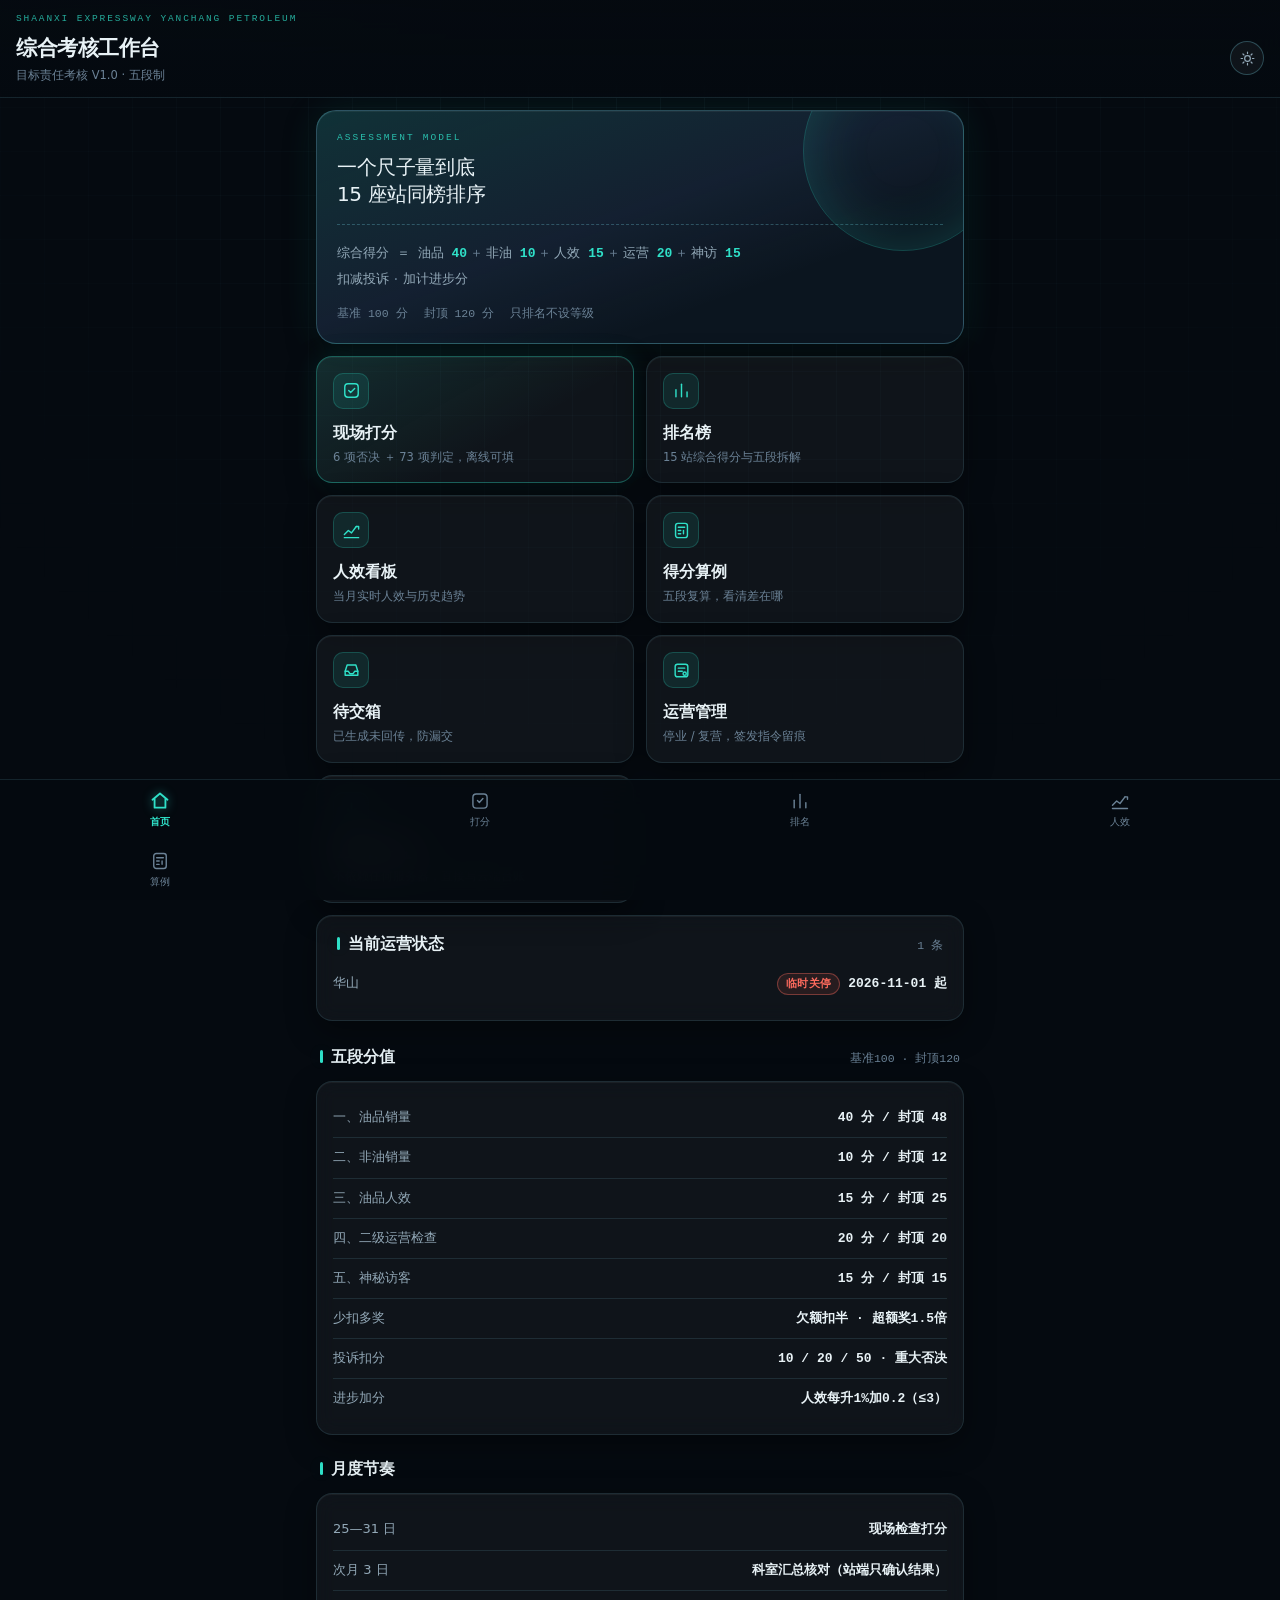
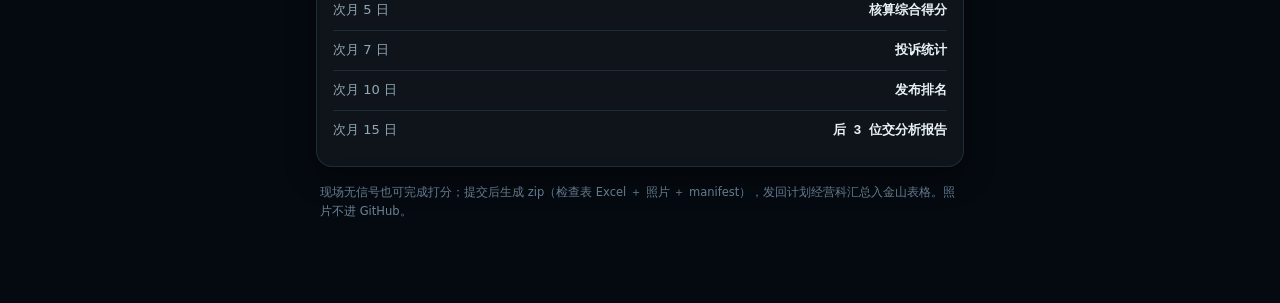
==== commit bc7ce8ce: "perf(score): 登录秒开 + 清除站端填报口径 - score.html 移除同步加载的 862KB SheetJS 与 96KB JSZip - score.js 新增 loadVendo" ====
--- a/docs/index.html
+++ b/docs/index.html
@@ -135,7 +135,7 @@
   </div>
   <section class="card">
     <div class="kv"><span>25—31 日</span><b>现场检查打分</b></div>
-    <div class="kv"><span>次月 3 日</span><b>站端报数</b></div>
+    <div class="kv"><span>次月 3 日</span><b>科室汇总核对（站端只确认结果）</b></div>
     <div class="kv"><span>次月 5 日</span><b>核算综合得分</b></div>
     <div class="kv"><span>次月 7 日</span><b>投诉统计</b></div>
     <div class="kv"><span>次月 10 日</span><b>发布排名</b></div>
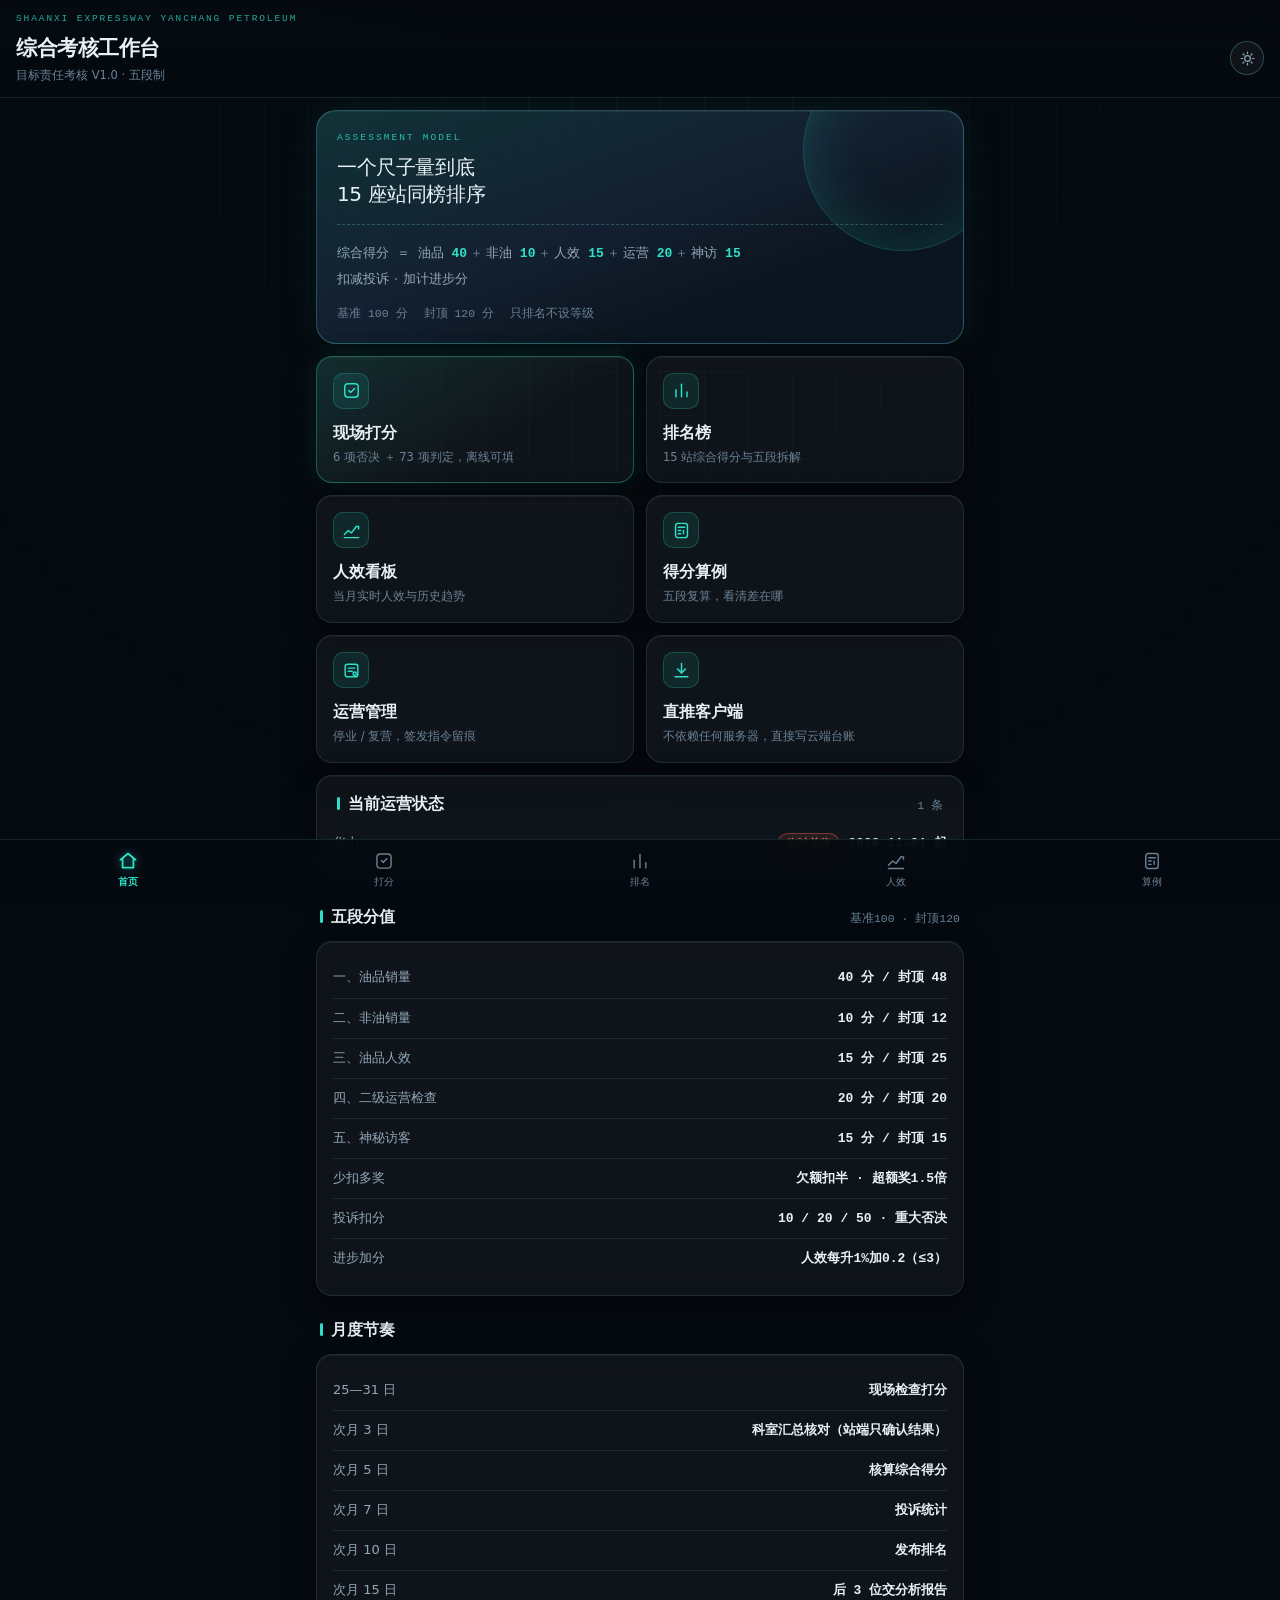
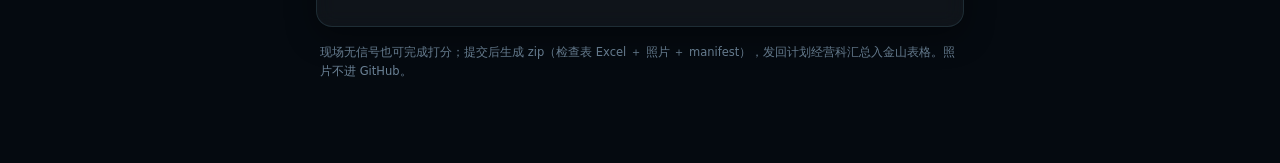
==== commit e6f7081c: "chore(cleanup): 移除未接线的待交箱，手机端磁贴改为满宽收尾 - 删除 docs/inbox.html、首页磁贴、SW 缓存项、README 条目及 store.js 的 outbox " ====
--- a/docs/index.html
+++ b/docs/index.html
@@ -78,17 +78,7 @@
       <div class="tile__d">五段复算，看清差在哪</div>
     </a>
 
-    <a class="tile" href="inbox.html">
-      <div class="tile__icon">
-        <svg viewBox="0 0 24 24" fill="none" stroke="currentColor" stroke-width="1.8" stroke-linecap="round" stroke-linejoin="round">
-          <path d="M4 13h4l2 3h4l2-3h4"/><path d="M4 13 6.5 5h11L20 13v5H4z"/>
-        </svg>
-      </div>
-      <div class="tile__t">待交箱</div>
-      <div class="tile__d">已生成未回传，防漏交</div>
-    </a>
-
-    <a class="tile" href="status.html">
+    <a class="tile tile--wide" href="status.html">
       <div class="tile__icon">
         <svg viewBox="0 0 24 24" fill="none" stroke="currentColor" stroke-width="1.8" stroke-linecap="round" stroke-linejoin="round">
           <rect x="4" y="4" width="16" height="16" rx="3"/><path d="M8 9h8M8 13h5"/><circle cx="16" cy="16" r="2"/>
--- a/docs/assets/app.css
+++ b/docs/assets/app.css
@@ -599,7 +599,8 @@
    ============================================================ */
 .tabbar {
   position: fixed; left: 0; right: 0; bottom: 0; z-index: 55;
-  display: grid; grid-template-columns: repeat(4, 1fr);
+  /* 5 个导航项恒为单行等宽：不再按固定列数分栏、不换行 */
+  display: flex; flex-wrap: nowrap; align-items: stretch; gap: 0;
   background: rgba(5, 10, 16, .92);
   backdrop-filter: blur(20px); -webkit-backdrop-filter: blur(20px);
   border-top: 1px solid var(--line);
@@ -607,8 +608,10 @@
 }
 [data-theme="light"] .tabbar { background: rgba(255, 255, 255, .95); }
 .tabbar a {
+  flex: 1 1 0; min-width: 0; box-sizing: border-box;
   display: flex; flex-direction: column; align-items: center; justify-content: center;
   gap: 3px; height: var(--tabbar-h); color: var(--text-3); font-size: 10px;
+  padding: 0 2px; white-space: nowrap;
   transition: color var(--d-fast);
 }
 .tabbar a svg { width: 20px; height: 20px; stroke-width: 1.7; }
@@ -711,10 +714,111 @@
 .toast.show { opacity: 1; transform: translateX(-50%) translateY(0); }
 
 /* ============================================================
+   手机端统一规范：只调布局与显示条件，不动页面内容与功能
+   ============================================================ */
+@media (max-width: 640px) {
+  /* 直推客户端磁贴仅 web（宽屏）显示，手机端隐藏。
+     按 href 精准命中首页磁贴，不改任何 HTML，也不影响 status.html 正文里的说明链接。 */
+  .tile[href="direct.html"],
+  .tile--web-only { display: none !important; }
+
+  /* 所有页面卡片统一：满宽、左边缘对齐、内外边距与圆角一致。
+     用 !important 抹平各页内联 style 差异；不覆盖 display / border-color / overflow，
+     以保留隐藏逻辑、警示语义色与表格横向滚动。 */
+  .card {
+    box-sizing: border-box;
+    width: 100%;
+    margin: var(--s3) 0 0 !important;
+    padding: var(--s4) !important;
+    border-radius: var(--r-lg) !important;
+  }
+  .screen > .sect__head {
+    margin-top: var(--s5) !important;
+    margin-bottom: var(--s2) !important;
+  }
+
+  /* KPI 小卡是网格单元，保持紧凑内边距，避免与网格 gap 叠加 */
+  .kpi > .card {
+    margin: 0 !important;
+    padding: var(--s3) !important;
+  }
+
+  /* 磁贴与卡片沿用同一套尺寸语言 */
+  .tiles { gap: var(--s3); }
+  .tile { padding: var(--s4); border-radius: var(--r-lg); }
+
+  /* 键值行：手机端改为「标签在上、值在下」的堆叠式。
+     任意长度标签与日期/编号都能完整显示，全站左对齐、层级统一，
+     也不会再出现两栏互挤、标签被拆成竖排单字的情况。 */
+  .kv { display: block; padding: 9px 0; }
+  .kv > span {
+    display: block; margin-bottom: 3px;
+    font-size: 11px; line-height: 1.4; color: var(--text-3);
+    white-space: normal;
+  }
+  .kv > b {
+    display: block; text-align: left;
+    font-size: 13px; line-height: 1.55;
+    overflow-wrap: anywhere;
+  }
+  .kv--total > b { font-size: 15px; }
+
+  /* 长路径 / 长编号不撑破卡片 */
+  .card, .tile { overflow-wrap: break-word; }
+
+  /* Hero：按语义分段换行，不在「运营」「人效」等词组中间断开 */
+  .hero__formula {
+    font-size: 12px; line-height: 1.95;
+    word-break: keep-all; overflow-wrap: break-word; text-wrap: balance;
+  }
+  .hero__formula b, .hero__formula .sep { white-space: nowrap; }
+  .hero__meta { flex-wrap: wrap; gap: 6px 12px; }
+  .hero__meta span { white-space: nowrap; font-size: 11px; }
+
+  /* 全站字号 / 视觉层级统一 */
+  .appbar__title { font-size: 19px; }
+  .appbar__sub { font-size: 11px; }
+  .sect__title { font-size: 15px; }
+  .sect__hint, .sect__note, .hint { font-size: 11.5px; }
+  .sect__note, .hint { line-height: 1.7; }
+  .tile__t { font-size: 14px; }
+  .tile__d { font-size: 11px; }
+  .tbl { font-size: 11px; }
+  /* 单元格不折行：表格按内容撑开，由容器的 overflow-x:auto 横向滚动，
+     避免站名（如「天汉水城」）被压成竖排单字；紧凑间距让 375px 尽量全列可见 */
+  .tbl th, .tbl td { padding: 9px 4px; white-space: nowrap; }
+  .tbl .num, .tbl .rk { font-family: var(--font); letter-spacing: -.02em; }
+  .podium__name { font-size: 13px; }
+  .podium__score { font-size: 16px; }
+  .kpi__v { font-size: 22px !important; }
+  .kpi__k, .kpi__s { font-size: 10.5px !important; }
+  .bar__top, .bar__top b { font-size: 12px !important; }
+  .login-wrap { margin-top: 24px !important; }
+
+  /* 首页磁贴在手机端剩 5 项：末位横向铺满，避免最后一行空半边 */
+  .tile--wide {
+    grid-column: 1 / -1;
+    display: grid; grid-template-columns: 36px minmax(0, 1fr);
+    grid-template-rows: auto auto; column-gap: var(--s3);
+    align-items: center;
+  }
+  .tile--wide .tile__icon { grid-column: 1; grid-row: 1 / 3; margin-bottom: 0; }
+  .tile--wide .tile__t { grid-column: 2; grid-row: 1; }
+  .tile--wide .tile__d { grid-column: 2; grid-row: 2; margin-top: 2px; }
+}
+
+/* ============================================================
    响应式 / 动效安全
    ============================================================ */
 @media (max-width: 359px) {
-  .tiles { grid-template-columns: 1fr; }
+  /* 极窄屏仍保持两列磁贴：单列会让磁贴又高又空，比例失调 */
+  .tiles { grid-template-columns: repeat(2, minmax(0, 1fr)); gap: 10px; }
+  .tile { padding: 12px; }
+  .tile__icon { width: 30px; height: 30px; margin-bottom: 8px; }
+  .tile__icon svg { width: 17px; height: 17px; }
+  .tile__t { font-size: 13px; }
+  .tile__d { font-size: 10.5px; line-height: 1.45; }
+  .hero { padding: 16px; }
   .meter__num { font-size: 26px; }
   .chips { grid-template-columns: repeat(2, 1fr); }
 }
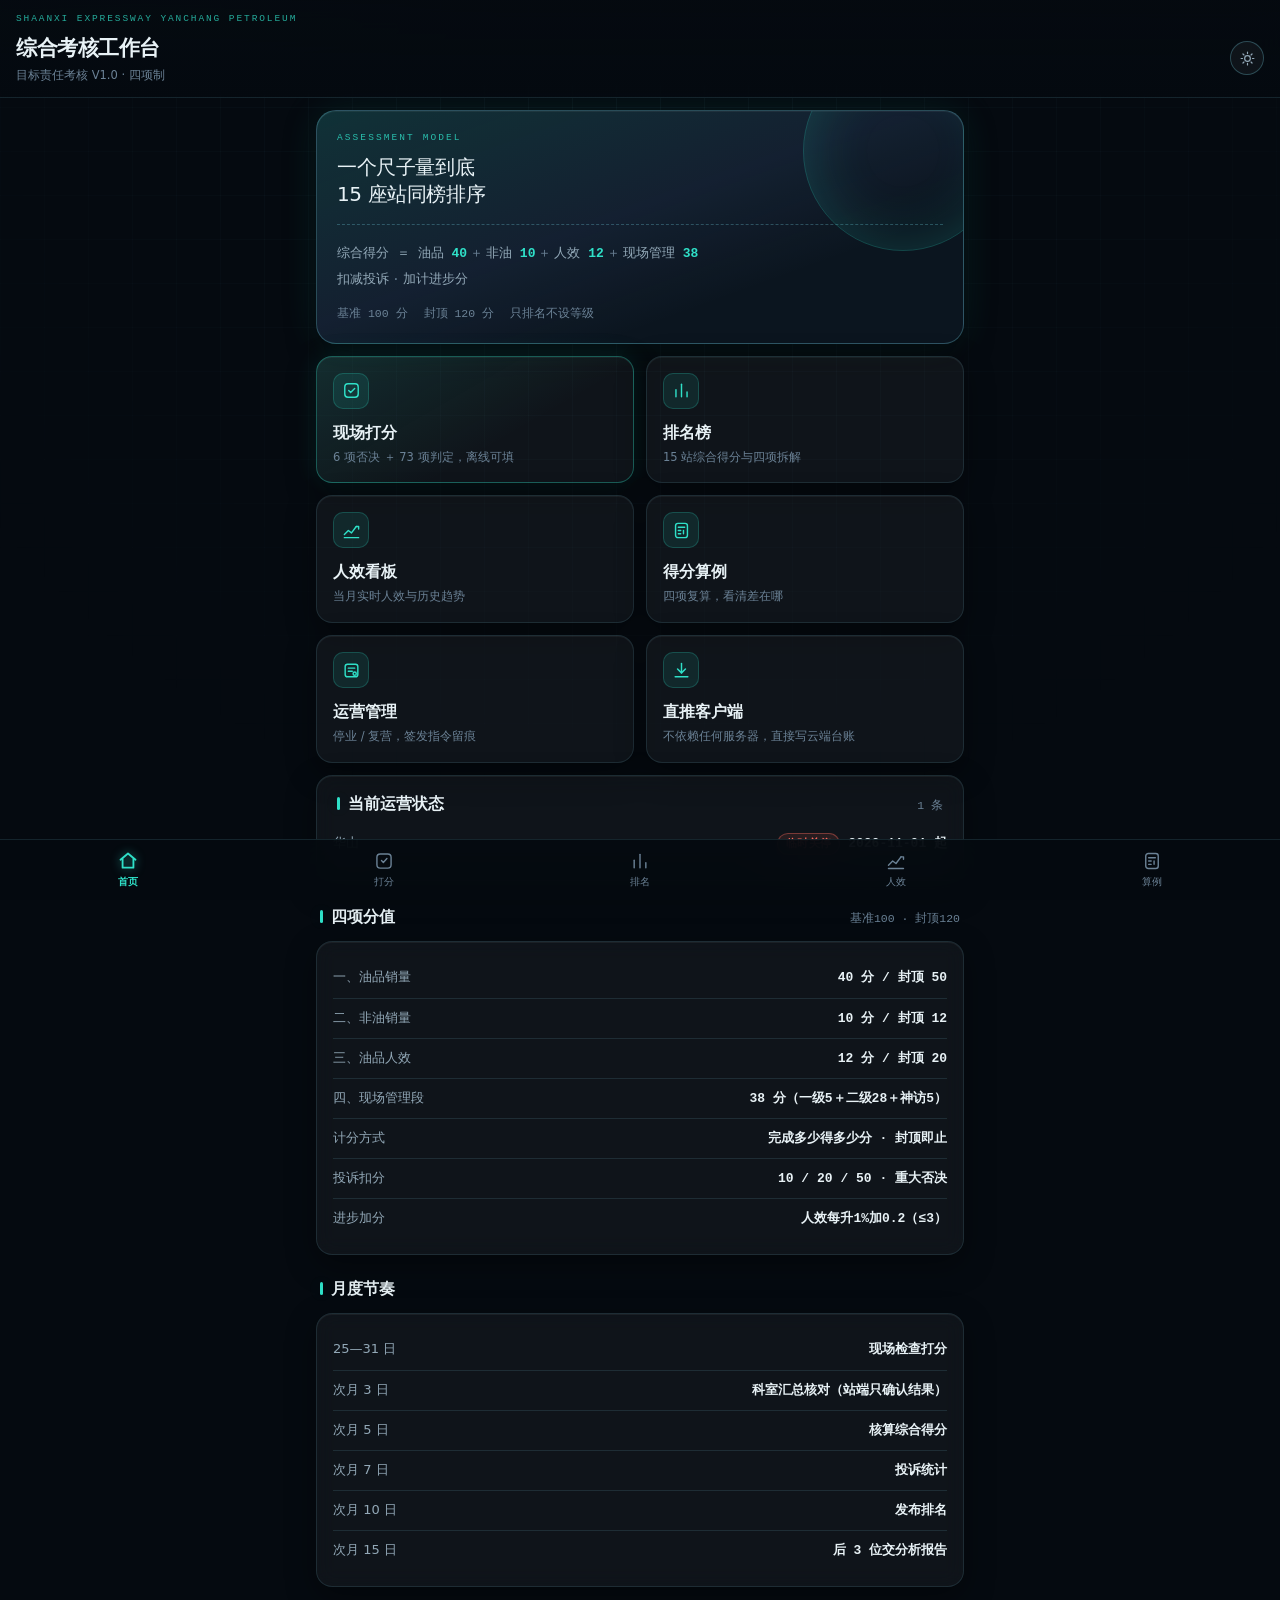
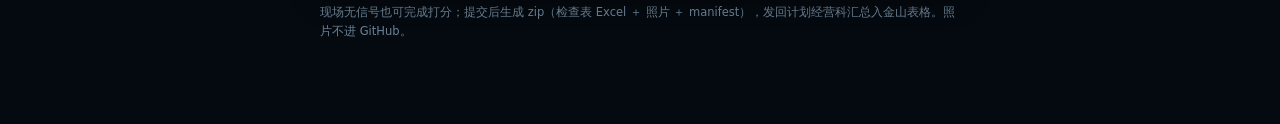
==== commit 57135952: "feat(v6): 全线切换到 V6 四项制 —— 油品40/50 + 非油10/12 + 人效12/20 + 现场管理38(一级5+二级28+神访5) - config: SGE 39/27、基准人" ====
--- a/docs/index.html
+++ b/docs/index.html
@@ -15,7 +15,7 @@
   <div class="appbar__row">
     <div>
       <h1 class="appbar__title">综合考核工作台</h1>
-      <div class="appbar__sub">目标责任考核 V1.0 · 五段制</div>
+      <div class="appbar__sub">目标责任考核 V1.0 · 四项制</div>
     </div>
     <button class="theme-btn" id="themeBtn" aria-label="切换主题"></button>
   </div>
@@ -27,7 +27,7 @@
     <div class="hero__eyebrow">ASSESSMENT MODEL</div>
     <div class="hero__title">一个尺子量到底<br>15 座站同榜排序</div>
     <div class="hero__formula">
-      综合得分 ＝ 油品 <b>40</b><span class="sep">＋</span>非油 <b>10</b><span class="sep">＋</span>人效 <b>15</b><span class="sep">＋</span>运营 <b>20</b><span class="sep">＋</span>神访 <b>15</b><br>
+      综合得分 ＝ 油品 <b>40</b><span class="sep">＋</span>非油 <b>10</b><span class="sep">＋</span>人效 <b>12</b><span class="sep">＋</span>现场管理 <b>38</b><br>
       扣减投诉<span class="sep">·</span>加计进步分
     </div>
     <div class="hero__meta">
@@ -55,7 +55,7 @@
         </svg>
       </div>
       <div class="tile__t">排名榜</div>
-      <div class="tile__d">15 站综合得分与五段拆解</div>
+      <div class="tile__d">15 站综合得分与四项拆解</div>
     </a>
 
     <a class="tile" href="eff.html">
@@ -75,7 +75,7 @@
         </svg>
       </div>
       <div class="tile__t">得分算例</div>
-      <div class="tile__d">五段复算，看清差在哪</div>
+      <div class="tile__d">四项复算，看清差在哪</div>
     </a>
 
     <a class="tile tile--wide" href="status.html">
@@ -106,16 +106,15 @@
   </section>
 
   <div class="sect__head" style="margin-top:24px">
-    <span class="sect__title">五段分值</span>
+    <span class="sect__title">四项分值</span>
     <span class="sect__hint">基准100 · 封顶120</span>
   </div>
   <section class="card">
-    <div class="kv"><span>一、油品销量</span><b>40 分 / 封顶 48</b></div>
+    <div class="kv"><span>一、油品销量</span><b>40 分 / 封顶 50</b></div>
     <div class="kv"><span>二、非油销量</span><b>10 分 / 封顶 12</b></div>
-    <div class="kv"><span>三、油品人效</span><b>15 分 / 封顶 25</b></div>
-    <div class="kv"><span>四、二级运营检查</span><b>20 分 / 封顶 20</b></div>
-    <div class="kv"><span>五、神秘访客</span><b>15 分 / 封顶 15</b></div>
-    <div class="kv"><span>少扣多奖</span><b>欠额扣半 · 超额奖1.5倍</b></div>
+    <div class="kv"><span>三、油品人效</span><b>12 分 / 封顶 20</b></div>
+    <div class="kv"><span>四、现场管理段</span><b>38 分（一级5＋二级28＋神访5）</b></div>
+    <div class="kv"><span>计分方式</span><b>完成多少得多少分 · 封顶即止</b></div>
     <div class="kv"><span>投诉扣分</span><b>10 / 20 / 50 · 重大否决</b></div>
     <div class="kv"><span>进步加分</span><b>人效每升1%加0.2（≤3）</b></div>
   </section>
--- a/docs/assets/app.css
+++ b/docs/assets/app.css
@@ -1,828 +1,828 @@
-/* ============================================================
-   加油站综合考核工作台 · 移动端设计系统 v2「科技暗色」
-   层级：1 原始值  2 语义  3 组件
-   默认暗色（科技感），[data-theme="light"] 切日间（户外强光用）
-   ============================================================ */
-
-:root {
-  /* ---------- 1 原始值 ---------- */
-  --c-white: #ffffff;
-  --ink-950: #050a10;
-  --ink-900: #070e16;
-  --ink-800: #0b151f;
-  --ink-700: #101d29;
-  --ink-600: #16283a;
-  --ink-500: #1e3547;
-  --ink-400: #2b4a5f;
-
-  --teal-300: #7ff0dc;
-  --teal-400: #2fe0c8;
-  --teal-500: #12b39e;
-  --teal-600: #0b8878;
-
-  --blue-400: #7aa2ff;
-  --blue-500: #4b7bf5;
-
-  --green-400: #35d39a;
-  --green-500: #16a877;
-  --red-400: #ff6b5e;
-  --red-500: #d94a3d;
-  --amber-400: #f2b544;
-  --amber-500: #c98f22;
-
-  --slate-100: #e8f2f6;
-  --slate-200: #c3d4de;
-  --slate-300: #93a9b8;
-  --slate-400: #6b8296;
-  --slate-500: #4a6076;
-
-  /* ---------- 2 语义（暗色默认） ---------- */
-  --bg: var(--ink-950);
-  --bg-2: var(--ink-900);
-  --surface: rgba(255, 255, 255, .045);
-  --surface-solid: var(--ink-800);
-  --surface-hi: rgba(255, 255, 255, .075);
-  --overlay: rgba(3, 8, 13, .72);
-
-  --line: rgba(120, 200, 220, .14);
-  --line-hi: rgba(120, 220, 235, .28);
-
-  --text: var(--slate-100);
-  --text-2: var(--slate-300);
-  --text-3: var(--slate-400);
-
-  --brand: var(--teal-400);
-  --brand-dim: var(--teal-600);
-  --on-brand: #04211d;
-
-  --accent: var(--teal-400);
-  --accent-2: var(--blue-400);
-
-  --ok: var(--green-400);
-  --no: var(--red-400);
-  --na: var(--amber-400);
-
-  --glow: 0 0 0 1px rgba(47, 224, 200, .32), 0 0 22px rgba(47, 224, 200, .18);
-  --glow-soft: 0 0 18px rgba(47, 224, 200, .12);
-
-  /* ---------- 间距 / 圆角 / 阴影 ---------- */
-  --s1: 4px; --s2: 8px; --s3: 12px; --s4: 16px;
-  --s5: 20px; --s6: 24px; --s8: 32px;
-
-  --r-sm: 8px; --r-md: 12px; --r-lg: 16px; --r-xl: 20px; --r-full: 999px;
-
-  --sh-1: 0 1px 0 rgba(255, 255, 255, .04) inset;
-  --sh-2: 0 8px 28px rgba(0, 0, 0, .45);
-  --sh-card: 0 1px 0 rgba(255, 255, 255, .05) inset, 0 10px 30px rgba(0, 0, 0, .38);
-
-  /* ---------- 字体 ---------- */
-  --font: -apple-system, BlinkMacSystemFont, "PingFang SC", "HarmonyOS Sans SC",
-          "Microsoft YaHei", "Segoe UI", system-ui, sans-serif;
-  --font-mono: "SF Mono", ui-monospace, "JetBrains Mono", "Cascadia Mono", Consolas, monospace;
-
-  --fs-h1: 21px; --fs-h2: 15.5px; --fs-body: 15px; --fs-sm: 13px; --fs-xs: 11.5px;
-
-  --d-fast: 120ms; --d-base: 220ms;
-  --ease: cubic-bezier(.22, 1, .36, 1);
-
-  --tabbar-h: 60px;
-  --safe-b: env(safe-area-inset-bottom, 0px);
-}
-
-/* ---------- 日间模式（户外强光） ---------- */
-[data-theme="light"] {
-  --bg: #eef3f7;
-  --bg-2: #ffffff;
-  --surface: #ffffff;
-  --surface-solid: #ffffff;
-  --surface-hi: #e8eef4;
-  --overlay: rgba(10, 26, 38, .5);
-
-  --line: #dbe4ec;
-  --line-hi: #c3d2de;
-
-  --text: #0b2230;
-  --text-2: #4a6274;
-  --text-3: #71879a;
-
-  --brand: #0b6b5f;
-  --brand-dim: #0b6b5f;
-  --on-brand: #ffffff;
-
-  --accent: #0b6b5f;
-  --accent-2: #2f5fd0;
-
-  --ok: #0f7a55;
-  --no: #c0392b;
-  --na: #a06f12;
-
-  --glow: 0 0 0 1px rgba(11, 107, 95, .22), 0 4px 16px rgba(11, 107, 95, .1);
-  --glow-soft: none;
-
-  --sh-1: none;
-  --sh-2: 0 6px 20px rgba(10, 40, 60, .1);
-  --sh-card: 0 1px 2px rgba(10, 40, 60, .06), 0 6px 18px rgba(10, 40, 60, .06);
-}
-
-*, *::before, *::after { box-sizing: border-box; -webkit-tap-highlight-color: transparent; }
-html { -webkit-text-size-adjust: 100%; }
-
-body {
-  margin: 0;
-  min-height: 100vh;
-  background: var(--bg);
-  color: var(--text);
-  font-family: var(--font);
-  font-size: var(--fs-body);
-  line-height: 1.55;
-  -webkit-font-smoothing: antialiased;
-  overscroll-behavior-y: none;
-  position: relative;
-}
-
-/* 背景网格 + 光晕（科技感底子） */
-body::before {
-  content: "";
-  position: fixed; inset: 0; z-index: -2; pointer-events: none;
-  background-image:
-    repeating-linear-gradient(0deg, rgba(120, 200, 220, .05) 0 1px, transparent 1px 44px),
-    repeating-linear-gradient(90deg, rgba(120, 200, 220, .05) 0 1px, transparent 1px 44px);
-  mask-image: radial-gradient(circle at 50% 0%, #000 0%, transparent 78%);
-  -webkit-mask-image: radial-gradient(circle at 50% 0%, #000 0%, transparent 78%);
-}
-body::after {
-  content: "";
-  position: fixed; inset: -20% -20% auto -20%; height: 70vh; z-index: -1; pointer-events: none;
-  background:
-    radial-gradient(42% 46% at 22% 8%, rgba(47, 224, 200, .16), transparent 70%),
-    radial-gradient(38% 40% at 82% 0%, rgba(122, 162, 255, .14), transparent 72%);
-  filter: blur(6px);
-}
-[data-theme="light"] body::before { opacity: .5; }
-[data-theme="light"] body::after { display: none; }
-
-a { color: var(--brand); text-decoration: none; }
-button, input, select, textarea { font: inherit; color: inherit; }
-h1, h2, h3, h4 { margin: 0; font-weight: 600; letter-spacing: -.01em; }
-
-.sr-only {
-  position: absolute; width: 1px; height: 1px; padding: 0; margin: -1px;
-  overflow: hidden; clip: rect(0 0 0 0); white-space: nowrap; border: 0;
-}
-
-.num { font-family: var(--font-mono); font-variant-numeric: tabular-nums; }
-
-/* ============================================================
-   布局
-   ============================================================ */
-.screen {
-  max-width: 680px; margin: 0 auto; padding: 0 var(--s4);
-  padding-bottom: calc(var(--tabbar-h) + var(--safe-b) + var(--s6));
-}
-.screen--focus { padding-bottom: calc(84px + var(--safe-b)); }
-
-/* ============================================================
-   顶栏
-   ============================================================ */
-.appbar {
-  position: sticky; top: 0; z-index: 50;
-  padding: calc(env(safe-area-inset-top, 0px) + 12px) var(--s4) 12px;
-  background: linear-gradient(180deg, rgba(5, 10, 16, .96), rgba(5, 10, 16, .82));
-  backdrop-filter: blur(18px); -webkit-backdrop-filter: blur(18px);
-  border-bottom: 1px solid var(--line);
-}
-[data-theme="light"] .appbar {
-  background: linear-gradient(180deg, rgba(255, 255, 255, .97), rgba(255, 255, 255, .88));
-}
-.appbar__row { display: flex; align-items: center; gap: var(--s3); }
-.appbar__eyebrow {
-  font-family: var(--font-mono); font-size: 9.5px; letter-spacing: .2em;
-  color: var(--brand); opacity: .75; margin-bottom: 5px; font-weight: 500;
-}
-.appbar__title { font-size: var(--fs-h1); font-weight: 600; letter-spacing: -.02em; }
-.appbar__sub { font-size: var(--fs-xs); color: var(--text-3); margin-top: 3px; }
-.appbar__row > div:first-child { flex: 1; min-width: 0; }
-.appbar__action {
-  flex: 0 0 auto;
-  font-size: var(--fs-sm); color: var(--text-2);
-  border: 1px solid var(--line-hi); border-radius: var(--r-full);
-  padding: 6px 13px; white-space: nowrap;
-  background: var(--surface);
-}
-.appbar__action:active { background: var(--surface-hi); }
-.appbar--compact .appbar__title { font-size: 17px; }
-
-.theme-btn {
-  flex: 0 0 auto; width: 34px; height: 34px; border-radius: var(--r-full);
-  border: 1px solid var(--line-hi); background: var(--surface);
-  color: var(--text-2); display: grid; place-items: center; cursor: pointer;
-}
-.theme-btn svg { width: 17px; height: 17px; }
-
-/* ============================================================
-   卡片
-   ============================================================ */
-.card {
-  position: relative;
-  background: var(--surface);
-  border: 1px solid var(--line);
-  border-radius: var(--r-lg);
-  padding: var(--s4);
-  margin-top: var(--s3);
-  box-shadow: var(--sh-card);
-  backdrop-filter: blur(10px); -webkit-backdrop-filter: blur(10px);
-}
-.card--flush { padding: 0; overflow: hidden; }
-
-.sect { margin-top: var(--s5); }
-.sect__head {
-  display: flex; align-items: baseline; justify-content: space-between;
-  gap: var(--s3); margin-bottom: var(--s2); padding: 0 var(--s1);
-}
-.sect__title { font-size: var(--fs-h2); font-weight: 600; }
-.sect__title::before {
-  content: ""; display: inline-block; width: 3px; height: 13px;
-  background: var(--brand); border-radius: 2px; margin-right: 8px;
-  vertical-align: -1px; box-shadow: var(--glow-soft);
-}
-.sect__hint { font-size: var(--fs-xs); color: var(--text-3); font-family: var(--font-mono); }
-.sect__note { font-size: var(--fs-xs); color: var(--text-3); padding: 0 var(--s1); line-height: 1.65; }
-
-/* ============================================================
-   Hero
-   ============================================================ */
-.hero {
-  position: relative; overflow: hidden;
-  margin-top: var(--s3); padding: var(--s5);
-  border-radius: var(--r-xl);
-  background:
-    linear-gradient(160deg, rgba(47, 224, 200, .14), rgba(122, 162, 255, .08) 46%, transparent 72%),
-    var(--ink-800);
-  border: 1px solid var(--line-hi);
-  box-shadow: var(--sh-card), 0 0 40px rgba(47, 224, 200, .1);
-}
-[data-theme="light"] .hero {
-  background: linear-gradient(160deg, #ffffff, #eff6f9);
-  border-color: #cfe0e9;
-}
-.hero::before {
-  content: ""; position: absolute; right: -40px; top: -60px;
-  width: 200px; height: 200px; border-radius: 50%;
-  border: 1px solid rgba(47, 224, 200, .25);
-  box-shadow: 0 0 60px rgba(47, 224, 200, .18) inset;
-}
-.hero__eyebrow {
-  font-family: var(--font-mono); font-size: 9.5px; letter-spacing: .22em;
-  color: var(--brand); opacity: .8; margin-bottom: 8px;
-}
-.hero__title { font-size: 20px; line-height: 1.35; letter-spacing: -.02em; }
-.hero__formula {
-  margin-top: var(--s4); padding-top: var(--s4);
-  border-top: 1px dashed var(--line-hi);
-  font-size: var(--fs-sm); line-height: 2; color: var(--text-2);
-  font-family: var(--font-mono);
-}
-.hero__formula b { color: var(--brand); font-weight: 600; }
-.hero__formula .sep { color: var(--text-3); margin: 0 3px; }
-.hero__meta {
-  margin-top: var(--s3); display: flex; gap: var(--s4);
-  font-size: var(--fs-xs); color: var(--text-3); font-family: var(--font-mono);
-}
-
-/* ============================================================
-   磁贴
-   ============================================================ */
-.tiles { display: grid; grid-template-columns: 1fr 1fr; gap: var(--s3); margin-top: var(--s3); }
-.tile {
-  position: relative; display: block; overflow: hidden;
-  background: var(--surface); border: 1px solid var(--line);
-  border-radius: var(--r-lg); padding: var(--s4);
-  color: var(--text); box-shadow: var(--sh-card);
-  transition: transform var(--d-fast) var(--ease), border-color var(--d-fast);
-}
-.tile:active { transform: scale(.98); border-color: var(--line-hi); }
-.tile__icon {
-  width: 36px; height: 36px; border-radius: 10px;
-  display: grid; place-items: center; margin-bottom: var(--s3);
-  background: rgba(47, 224, 200, .1);
-  border: 1px solid rgba(47, 224, 200, .22);
-  color: var(--brand);
-}
-[data-theme="light"] .tile__icon { background: rgba(11, 107, 95, .07); border-color: rgba(11, 107, 95, .2); }
-.tile__icon svg { width: 19px; height: 19px; }
-.tile__t { font-size: var(--fs-h2); font-weight: 600; }
-.tile__d { font-size: var(--fs-xs); color: var(--text-3); margin-top: 4px; line-height: 1.55; }
-.tile--accent {
-  border-color: rgba(47, 224, 200, .34);
-  background:
-    linear-gradient(150deg, rgba(47, 224, 200, .12), transparent 62%),
-    var(--surface);
-  box-shadow: var(--sh-card), 0 0 26px rgba(47, 224, 200, .12);
-}
-
-/* ============================================================
-   数据行
-   ============================================================ */
-.kv {
-  display: flex; align-items: baseline; justify-content: space-between;
-  gap: var(--s4); padding: 9px 0; border-bottom: 1px solid var(--line);
-}
-.kv:last-child { border-bottom: none; }
-.kv > span { font-size: var(--fs-sm); color: var(--text-2); }
-.kv > b {
-  font-size: var(--fs-sm); font-weight: 600; text-align: right;
-  font-family: var(--font-mono); font-variant-numeric: tabular-nums;
-}
-.kv--total > b { color: var(--brand); font-size: 15px; }
-
-/* ============================================================
-   表单
-   ============================================================ */
-.field { margin-top: var(--s3); }
-.field:first-child { margin-top: 0; }
-.field > label {
-  display: block; font-size: var(--fs-xs); color: var(--text-3);
-  margin-bottom: 6px; letter-spacing: .04em;
-  font-family: var(--font-mono); text-transform: uppercase;
-}
-input[type=text], input[type=month], input[type=password], select, textarea {
-  width: 100%; padding: 12px 13px;
-  border: 1px solid var(--line-hi); border-radius: var(--r-md);
-  background: var(--surface); color: var(--text);
-  font-size: 16px; appearance: none;
-  transition: border-color var(--d-fast), box-shadow var(--d-fast);
-}
-input:focus, select:focus, textarea:focus {
-  outline: none; border-color: var(--brand);
-  box-shadow: 0 0 0 3px rgba(47, 224, 200, .14);
-}
-input::placeholder { color: var(--text-3); }
-select {
-  background-image: url("data:image/svg+xml;charset=utf-8,%3Csvg xmlns='http://www.w3.org/2000/svg' width='12' height='8'%3E%3Cpath d='M1 1l5 5 5-5' stroke='%2393a9b8' stroke-width='1.6' fill='none' stroke-linecap='round'/%3E%3C/svg%3E");
-  background-repeat: no-repeat; background-position: right 13px center; padding-right: 34px;
-}
-select option { background: var(--ink-800); color: var(--text); }
-[data-theme="light"] select option { background: #fff; color: #0b2230; }
-
-/* ============================================================
-   按钮
-   ============================================================ */
-.btn {
-  display: inline-flex; align-items: center; justify-content: center; gap: 6px;
-  min-height: 46px; padding: 0 18px;
-  border: 1px solid var(--line-hi); border-radius: var(--r-md);
-  background: var(--surface); color: var(--text);
-  font-size: var(--fs-body); font-weight: 500; cursor: pointer;
-  transition: transform var(--d-fast) var(--ease), border-color var(--d-fast);
-}
-.btn:active { transform: scale(.985); }
-.btn--primary {
-  background: linear-gradient(160deg, var(--teal-400), var(--teal-600));
-  border-color: transparent; color: var(--on-brand); font-weight: 700;
-  box-shadow: 0 6px 20px rgba(47, 224, 200, .28);
-  letter-spacing: .02em;
-}
-[data-theme="light"] .btn--primary { color: #fff; }
-.btn--ghost { background: transparent; color: var(--text-2); }
-.btn--block { width: 100%; }
-.btn--sm { min-height: 36px; padding: 0 13px; font-size: var(--fs-sm); }
-.btn[disabled] { opacity: .4; pointer-events: none; }
-
-/* ============================================================
-   打分页 · 仪表
-   ============================================================ */
-.meter { display: flex; align-items: center; gap: var(--s4); }
-.ring { position: relative; width: 64px; height: 64px; flex: 0 0 auto; }
-.ring svg { transform: rotate(-90deg); }
-.ring__bg { stroke: rgba(120, 200, 220, .12); fill: none; }
-[data-theme="light"] .ring__bg { stroke: #e3ebf1; }
-.ring__fg {
-  stroke: var(--brand); fill: none; stroke-linecap: round;
-  transition: stroke-dashoffset var(--d-base) var(--ease);
-  filter: drop-shadow(0 0 5px rgba(47, 224, 200, .65));
-}
-[data-theme="light"] .ring__fg { filter: none; }
-.ring__txt {
-  position: absolute; inset: 0; display: grid; place-items: center;
-  font-family: var(--font-mono); font-size: 13px; font-weight: 700; color: var(--brand);
-}
-.meter__main { flex: 1; min-width: 0; }
-.meter__num {
-  font-family: var(--font-mono); font-size: 30px; font-weight: 700;
-  line-height: 1.05; letter-spacing: -.03em; color: var(--text);
-  display: flex; align-items: baseline; gap: 6px;
-}
-.meter__num small { font-size: 11px; font-weight: 500; color: var(--text-3); font-family: var(--font); }
-.meter__sub { font-size: var(--fs-xs); color: var(--text-3); margin-top: 5px; font-family: var(--font-mono); }
-
-.chips { display: grid; grid-template-columns: repeat(4, 1fr); gap: 6px; margin-top: var(--s3); }
-.chip {
-  background: var(--surface); border: 1px solid var(--line);
-  border-radius: var(--r-sm); padding: 8px 4px; text-align: center;
-}
-.chip__n { font-family: var(--font-mono); font-size: 16px; font-weight: 700; line-height: 1.1; }
-.chip__l { font-size: 10px; color: var(--text-3); margin-top: 2px; }
-.chip--ok .chip__n { color: var(--ok); }
-.chip--no .chip__n { color: var(--no); }
-.chip--na .chip__n { color: var(--na); }
-
-/* ============================================================
-   分部
-   ============================================================ */
-.cat {
-  position: relative;
-  background: var(--surface); border: 1px solid var(--line);
-  border-radius: var(--r-lg); margin-top: var(--s3); overflow: hidden;
-  box-shadow: var(--sh-card);
-  transition: border-color var(--d-fast);
-}
-.cat.done { border-color: rgba(53, 211, 154, .3); }
-.cat__head {
-  display: flex; align-items: center; gap: var(--s3);
-  padding: 13px var(--s4); cursor: pointer; user-select: none;
-}
-.cat__head:active { background: var(--surface-hi); }
-.cat__idx {
-  flex: 0 0 auto; width: 30px; height: 30px; border-radius: 8px;
-  display: grid; place-items: center;
-  font-family: var(--font-mono); font-size: 12px; font-weight: 700;
-  background: rgba(47, 224, 200, .1); color: var(--brand);
-  border: 1px solid rgba(47, 224, 200, .22);
-}
-[data-theme="light"] .cat__idx { background: rgba(11, 107, 95, .07); border-color: rgba(11, 107, 95, .18); }
-.cat.done .cat__idx { background: rgba(53, 211, 154, .16); color: var(--ok); border-color: rgba(53, 211, 154, .34); }
-.cat__main { flex: 1; min-width: 0; }
-.cat__name { font-size: var(--fs-h2); font-weight: 600; display: block; }
-.cat__bar {
-  height: 3px; border-radius: 2px; margin-top: 7px;
-  background: rgba(120, 200, 220, .12); overflow: hidden;
-}
-.cat__bar i {
-  display: block; height: 100%; width: 0; border-radius: 2px;
-  background: linear-gradient(90deg, var(--teal-600), var(--teal-400));
-  transition: width var(--d-base) var(--ease);
-}
-.cat.done .cat__bar i { background: var(--ok); box-shadow: 0 0 8px rgba(53, 211, 154, .6); }
-.cat__meta {
-  flex: 0 0 auto; text-align: right; font-family: var(--font-mono);
-  font-size: var(--fs-xs); color: var(--text-3); line-height: 1.5;
-}
-.cat__meta b { display: block; color: var(--brand); font-size: 12.5px; }
-.cat__chev { color: var(--text-3); transition: transform var(--d-base) var(--ease); flex: 0 0 auto; }
-.cat.open .cat__chev { transform: rotate(180deg); }
-.cat__body { display: none; border-top: 1px solid var(--line); }
-.cat.open .cat__body { display: block; }
-
-/* ============================================================
-   判定项
-   ============================================================ */
-.item {
-  position: relative; padding: var(--s4) var(--s4) var(--s4) 18px;
-  border-bottom: 1px solid var(--line);
-}
-.item:last-child { border-bottom: none; }
-.item::before {
-  content: ""; position: absolute; left: 0; top: 0; bottom: 0; width: 3px;
-  background: transparent; transition: background var(--d-fast);
-}
-.item.state-ok::before { background: var(--ok); box-shadow: 0 0 10px rgba(53, 211, 154, .55); }
-.item.state-no::before { background: var(--no); box-shadow: 0 0 10px rgba(255, 107, 94, .55); }
-.item.state-na::before { background: var(--na); box-shadow: 0 0 10px rgba(242, 181, 68, .5); }
-
-.item__top { display: flex; gap: var(--s2); align-items: baseline; }
-.item__no {
-  flex: 0 0 auto; font-family: var(--font-mono); font-size: 11px;
-  color: var(--text-3); min-width: 18px; padding-top: 2px;
-}
-.item__name { flex: 1; font-size: var(--fs-body); font-weight: 600; line-height: 1.45; }
-.item__score {
-  flex: 0 0 auto; font-family: var(--font-mono); font-size: var(--fs-xs);
-  color: var(--text-3); border: 1px solid var(--line);
-  border-radius: var(--r-full); padding: 1px 8px;
-}
-.item.state-ok .item__score { color: var(--ok); border-color: rgba(53, 211, 154, .35); }
-.item.state-no .item__score { color: var(--no); border-color: rgba(255, 107, 94, .35); }
-.item.state-na .item__score { color: var(--na); border-color: rgba(242, 181, 68, .35); }
-
-.item__content { font-size: var(--fs-sm); color: var(--text-2); margin-top: 6px; line-height: 1.62; }
-
-details.more { margin-top: 6px; }
-details.more > summary {
-  list-style: none; cursor: pointer; display: inline-flex; align-items: center; gap: 4px;
-  font-size: var(--fs-xs); color: var(--brand); opacity: .9; padding: 2px 0;
-  font-family: var(--font-mono);
-}
-details.more > summary::-webkit-details-marker { display: none; }
-details.more > summary::after { content: "＋"; font-size: 11px; }
-details.more[open] > summary::after { content: "－"; }
-details.more .std {
-  font-size: var(--fs-xs); color: var(--text-3); line-height: 1.7;
-  margin-top: 6px; padding-left: 9px; border-left: 1px solid var(--line-hi);
-}
-details.more .std b { color: var(--text-2); font-weight: 600; font-family: var(--font-mono); }
-
-/* 三态 */
-.seg {
-  display: grid; grid-template-columns: repeat(3, 1fr); gap: 6px;
-  margin-top: 11px; padding: 4px; border-radius: var(--r-md);
-  background: rgba(0, 0, 0, .22); border: 1px solid var(--line);
-}
-[data-theme="light"] .seg { background: #eef3f7; }
-.seg button {
-  min-height: 42px; border: none; border-radius: 9px; background: transparent;
-  color: var(--text-2); font-size: var(--fs-sm); font-weight: 500; cursor: pointer;
-  transition: background var(--d-fast), color var(--d-fast), box-shadow var(--d-fast), transform var(--d-fast);
-}
-.seg button:active { transform: scale(.97); }
-.seg button.on-ok {
-  background: linear-gradient(160deg, #39dda2, var(--green-500)); color: #04241a;
-  font-weight: 700; box-shadow: 0 3px 14px rgba(53, 211, 154, .35);
-}
-.seg button.on-no {
-  background: linear-gradient(160deg, #ff8074, var(--red-500)); color: #2a0906;
-  font-weight: 700; box-shadow: 0 3px 14px rgba(255, 107, 94, .32);
-}
-.seg button.on-na {
-  background: linear-gradient(160deg, #ffca6b, var(--amber-500)); color: #2b1c00;
-  font-weight: 700; box-shadow: 0 3px 14px rgba(242, 181, 68, .3);
-}
-
-.note { margin-top: 9px; animation: slideDown var(--d-base) var(--ease); }
-.note input { font-size: 15px; padding: 10px 12px; }
-@keyframes slideDown { from { opacity: 0; transform: translateY(-4px); } to { opacity: 1; transform: none; } }
-
-/* ============================================================
-   一票否决
-   ============================================================ */
-.veto { border-color: rgba(255, 107, 94, .3); }
-.veto .cat__idx {
-  background: rgba(255, 107, 94, .14); color: var(--no);
-  border-color: rgba(255, 107, 94, .3);
-}
-.veto .cat__bar i { background: linear-gradient(90deg, #b83a30, var(--red-400)); }
-.veto-item { position: relative; padding: var(--s4) var(--s4) var(--s4) 18px; border-bottom: 1px solid var(--line); }
-.veto-item:last-child { border-bottom: none; }
-.veto-item.fail { background: rgba(255, 107, 94, .08); }
-.veto-item.fail .item__name { color: var(--no); }
-.veto-flag {
-  display: inline-flex; align-items: center; margin-bottom: 7px;
-  font-family: var(--font-mono); font-size: 10px; font-weight: 700; letter-spacing: .08em;
-  color: var(--no); background: rgba(255, 107, 94, .12);
-  border: 1px solid rgba(255, 107, 94, .28);
-  padding: 2px 8px; border-radius: var(--r-full);
-}
-
-/* ============================================================
-   底部操作条
-   ============================================================ */
-.actionbar {
-  position: fixed; left: 0; right: 0; bottom: 0; z-index: 60;
-  background: rgba(5, 10, 16, .86);
-  backdrop-filter: blur(20px); -webkit-backdrop-filter: blur(20px);
-  border-top: 1px solid var(--line-hi);
-  padding: 10px var(--s4) calc(10px + var(--safe-b));
-}
-[data-theme="light"] .actionbar { background: rgba(255, 255, 255, .93); }
-.actionbar__inner { max-width: 680px; margin: 0 auto; display: flex; align-items: center; gap: var(--s4); }
-.actionbar__stat { flex: 1; min-width: 0; }
-.actionbar__num {
-  font-family: var(--font-mono); font-size: 25px; font-weight: 700;
-  color: var(--text); line-height: 1.05; letter-spacing: -.02em;
-  display: flex; align-items: baseline; gap: 5px;
-}
-.actionbar__num small { font-size: 11px; color: var(--text-3); font-family: var(--font); font-weight: 500; }
-.actionbar__sub { font-size: var(--fs-xs); color: var(--text-3); margin-top: 2px; font-family: var(--font-mono); }
-.actionbar .btn { min-width: 106px; }
-
-/* ============================================================
-   标签栏
-   ============================================================ */
-.tabbar {
-  position: fixed; left: 0; right: 0; bottom: 0; z-index: 55;
-  /* 5 个导航项恒为单行等宽：不再按固定列数分栏、不换行 */
-  display: flex; flex-wrap: nowrap; align-items: stretch; gap: 0;
-  background: rgba(5, 10, 16, .92);
-  backdrop-filter: blur(20px); -webkit-backdrop-filter: blur(20px);
-  border-top: 1px solid var(--line);
-  padding-bottom: var(--safe-b);
-}
-[data-theme="light"] .tabbar { background: rgba(255, 255, 255, .95); }
-.tabbar a {
-  flex: 1 1 0; min-width: 0; box-sizing: border-box;
-  display: flex; flex-direction: column; align-items: center; justify-content: center;
-  gap: 3px; height: var(--tabbar-h); color: var(--text-3); font-size: 10px;
-  padding: 0 2px; white-space: nowrap;
-  transition: color var(--d-fast);
-}
-.tabbar a svg { width: 20px; height: 20px; stroke-width: 1.7; }
-.tabbar a.on { color: var(--brand); font-weight: 600; }
-.tabbar a.on svg { stroke-width: 2.2; filter: drop-shadow(0 0 5px rgba(47, 224, 200, .6)); }
-[data-theme="light"] .tabbar a.on svg { filter: none; }
-
-/* ============================================================
-   标签 / 提示
-   ============================================================ */
-.tag {
-  display: inline-flex; align-items: center;
-  font-family: var(--font-mono); font-size: 10.5px; font-weight: 700; letter-spacing: .04em;
-  padding: 2px 8px; border-radius: var(--r-full);
-  border: 1px solid var(--line-hi); color: var(--text-2); background: var(--surface);
-}
-.tag.ok { color: var(--ok); border-color: rgba(53, 211, 154, .38); background: rgba(53, 211, 154, .1); }
-.tag.no { color: var(--no); border-color: rgba(255, 107, 94, .38); background: rgba(255, 107, 94, .1); }
-.tag.na { color: var(--na); border-color: rgba(242, 181, 68, .38); background: rgba(242, 181, 68, .1); }
-
-.hint { font-size: var(--fs-xs); color: var(--text-3); line-height: 1.65; }
-.warn {
-  border-radius: var(--r-md); padding: 11px 13px; font-size: var(--fs-xs); line-height: 1.68;
-  margin-top: var(--s3); color: var(--na);
-  background: rgba(242, 181, 68, .09); border: 1px solid rgba(242, 181, 68, .28);
-}
-.err {
-  border-radius: var(--r-md); padding: 11px 13px; font-size: var(--fs-xs); line-height: 1.75;
-  margin-top: var(--s3); color: var(--no);
-  background: rgba(255, 107, 94, .09); border: 1px solid rgba(255, 107, 94, .3);
-}
-
-/* ============================================================
-   表格
-   ============================================================ */
-.tbl { width: 100%; border-collapse: separate; border-spacing: 0; font-size: var(--fs-sm); }
-.tbl th {
-  font-family: var(--font-mono); font-size: 10.5px; font-weight: 500;
-  letter-spacing: .06em; color: var(--text-3); text-align: left;
-  padding: 0 var(--s2) 9px; border-bottom: 1px solid var(--line-hi);
-}
-.tbl td { padding: 11px var(--s2); border-bottom: 1px solid var(--line); }
-.tbl tr:last-child td { border-bottom: none; }
-.tbl .num { text-align: right; font-family: var(--font-mono); font-variant-numeric: tabular-nums; }
-.tbl .rk { font-family: var(--font-mono); color: var(--text-3); font-size: 12px; }
-
-.podium { display: grid; grid-template-columns: 1fr 1fr 1fr; gap: var(--s2); align-items: end; margin-top: var(--s3); }
-.podium__item {
-  background: var(--surface); border: 1px solid var(--line);
-  border-radius: var(--r-lg); padding: var(--s3) var(--s2);
-  text-align: center; box-shadow: var(--sh-card);
-}
-.podium__item.first {
-  padding-top: var(--s4); padding-bottom: var(--s4);
-  border-color: rgba(242, 181, 68, .45);
-  background: linear-gradient(180deg, rgba(242, 181, 68, .12), var(--surface));
-  box-shadow: var(--sh-card), 0 0 26px rgba(242, 181, 68, .16);
-}
-.podium__rank { font-family: var(--font-mono); font-size: 9.5px; letter-spacing: .12em; color: var(--text-3); }
-.podium__name { font-size: var(--fs-h2); font-weight: 600; margin-top: 3px; }
-.podium__score {
-  font-family: var(--font-mono); font-size: 19px; font-weight: 700;
-  color: var(--text); font-variant-numeric: tabular-nums;
-}
-.podium__item.first .podium__score { font-size: 23px; color: var(--na); }
-
-/* ============================================================
-   弹层 / 提示
-   ============================================================ */
-.mask {
-  position: fixed; inset: 0; z-index: 80; display: none; align-items: flex-end;
-  background: var(--overlay); backdrop-filter: blur(4px);
-}
-.mask.show { display: flex; animation: fadeIn var(--d-base) var(--ease); }
-@keyframes fadeIn { from { opacity: 0 } to { opacity: 1 } }
-.sheet {
-  width: 100%; max-width: 680px; margin: 0 auto; max-height: 88vh; overflow: auto;
-  background: var(--bg-2); border-top: 1px solid var(--line-hi);
-  border-radius: var(--r-xl) var(--r-xl) 0 0;
-  padding: var(--s5) var(--s4) calc(var(--s5) + var(--safe-b));
-  animation: sheetUp var(--d-base) var(--ease);
-}
-[data-theme="light"] .sheet { background: #fff; }
-@keyframes sheetUp { from { transform: translateY(14px); opacity: .6 } to { transform: none; opacity: 1 } }
-.sheet__grip { width: 38px; height: 4px; border-radius: 2px; background: var(--line-hi); margin: 0 auto var(--s4); }
-.sheet h3 { font-size: 17px; margin-bottom: var(--s4); }
-.sheet__acts { display: flex; gap: var(--s3); margin-top: var(--s5); }
-.sheet__acts .btn { flex: 1; }
-
-.toast {
-  position: fixed; left: 50%; bottom: calc(var(--tabbar-h) + 26px);
-  transform: translateX(-50%) translateY(8px);
-  background: rgba(11, 21, 31, .96); color: var(--text);
-  border: 1px solid var(--line-hi); border-radius: var(--r-full);
-  padding: 10px 18px; font-size: var(--fs-sm); z-index: 90; max-width: 86vw;
-  text-align: center; opacity: 0; pointer-events: none;
-  transition: opacity var(--d-base), transform var(--d-base) var(--ease);
-  box-shadow: var(--sh-2);
-}
-.toast.show { opacity: 1; transform: translateX(-50%) translateY(0); }
-
-/* ============================================================
-   手机端统一规范：只调布局与显示条件，不动页面内容与功能
-   ============================================================ */
-@media (max-width: 640px) {
-  /* 直推客户端磁贴仅 web（宽屏）显示，手机端隐藏。
-     按 href 精准命中首页磁贴，不改任何 HTML，也不影响 status.html 正文里的说明链接。 */
-  .tile[href="direct.html"],
-  .tile--web-only { display: none !important; }
-
-  /* 所有页面卡片统一：满宽、左边缘对齐、内外边距与圆角一致。
-     用 !important 抹平各页内联 style 差异；不覆盖 display / border-color / overflow，
-     以保留隐藏逻辑、警示语义色与表格横向滚动。 */
-  .card {
-    box-sizing: border-box;
-    width: 100%;
-    margin: var(--s3) 0 0 !important;
-    padding: var(--s4) !important;
-    border-radius: var(--r-lg) !important;
-  }
-  .screen > .sect__head {
-    margin-top: var(--s5) !important;
-    margin-bottom: var(--s2) !important;
-  }
-
-  /* KPI 小卡是网格单元，保持紧凑内边距，避免与网格 gap 叠加 */
-  .kpi > .card {
-    margin: 0 !important;
-    padding: var(--s3) !important;
-  }
-
-  /* 磁贴与卡片沿用同一套尺寸语言 */
-  .tiles { gap: var(--s3); }
-  .tile { padding: var(--s4); border-radius: var(--r-lg); }
-
-  /* 键值行：手机端改为「标签在上、值在下」的堆叠式。
-     任意长度标签与日期/编号都能完整显示，全站左对齐、层级统一，
-     也不会再出现两栏互挤、标签被拆成竖排单字的情况。 */
-  .kv { display: block; padding: 9px 0; }
-  .kv > span {
-    display: block; margin-bottom: 3px;
-    font-size: 11px; line-height: 1.4; color: var(--text-3);
-    white-space: normal;
-  }
-  .kv > b {
-    display: block; text-align: left;
-    font-size: 13px; line-height: 1.55;
-    overflow-wrap: anywhere;
-  }
-  .kv--total > b { font-size: 15px; }
-
-  /* 长路径 / 长编号不撑破卡片 */
-  .card, .tile { overflow-wrap: break-word; }
-
-  /* Hero：按语义分段换行，不在「运营」「人效」等词组中间断开 */
-  .hero__formula {
-    font-size: 12px; line-height: 1.95;
-    word-break: keep-all; overflow-wrap: break-word; text-wrap: balance;
-  }
-  .hero__formula b, .hero__formula .sep { white-space: nowrap; }
-  .hero__meta { flex-wrap: wrap; gap: 6px 12px; }
-  .hero__meta span { white-space: nowrap; font-size: 11px; }
-
-  /* 全站字号 / 视觉层级统一 */
-  .appbar__title { font-size: 19px; }
-  .appbar__sub { font-size: 11px; }
-  .sect__title { font-size: 15px; }
-  .sect__hint, .sect__note, .hint { font-size: 11.5px; }
-  .sect__note, .hint { line-height: 1.7; }
-  .tile__t { font-size: 14px; }
-  .tile__d { font-size: 11px; }
-  .tbl { font-size: 11px; }
-  /* 单元格不折行：表格按内容撑开，由容器的 overflow-x:auto 横向滚动，
-     避免站名（如「天汉水城」）被压成竖排单字；紧凑间距让 375px 尽量全列可见 */
-  .tbl th, .tbl td { padding: 9px 4px; white-space: nowrap; }
-  .tbl .num, .tbl .rk { font-family: var(--font); letter-spacing: -.02em; }
-  .podium__name { font-size: 13px; }
-  .podium__score { font-size: 16px; }
-  .kpi__v { font-size: 22px !important; }
-  .kpi__k, .kpi__s { font-size: 10.5px !important; }
-  .bar__top, .bar__top b { font-size: 12px !important; }
-  .login-wrap { margin-top: 24px !important; }
-
-  /* 首页磁贴在手机端剩 5 项：末位横向铺满，避免最后一行空半边 */
-  .tile--wide {
-    grid-column: 1 / -1;
-    display: grid; grid-template-columns: 36px minmax(0, 1fr);
-    grid-template-rows: auto auto; column-gap: var(--s3);
-    align-items: center;
-  }
-  .tile--wide .tile__icon { grid-column: 1; grid-row: 1 / 3; margin-bottom: 0; }
-  .tile--wide .tile__t { grid-column: 2; grid-row: 1; }
-  .tile--wide .tile__d { grid-column: 2; grid-row: 2; margin-top: 2px; }
-}
-
-/* ============================================================
-   响应式 / 动效安全
-   ============================================================ */
-@media (max-width: 359px) {
-  /* 极窄屏仍保持两列磁贴：单列会让磁贴又高又空，比例失调 */
-  .tiles { grid-template-columns: repeat(2, minmax(0, 1fr)); gap: 10px; }
-  .tile { padding: 12px; }
-  .tile__icon { width: 30px; height: 30px; margin-bottom: 8px; }
-  .tile__icon svg { width: 17px; height: 17px; }
-  .tile__t { font-size: 13px; }
-  .tile__d { font-size: 10.5px; line-height: 1.45; }
-  .hero { padding: 16px; }
-  .meter__num { font-size: 26px; }
-  .chips { grid-template-columns: repeat(2, 1fr); }
-}
-
-@media (prefers-reduced-motion: reduce) {
-  *, *::before, *::after { animation-duration: .01ms !important; transition-duration: .01ms !important; }
-}
+/* ============================================================
+   加油站综合考核工作台 · 移动端设计系统 v2「科技暗色」
+   层级：1 原始值  2 语义  3 组件
+   默认暗色（科技感），[data-theme="light"] 切日间（户外强光用）
+   ============================================================ */
+
+:root {
+  /* ---------- 1 原始值 ---------- */
+  --c-white: #ffffff;
+  --ink-950: #050a10;
+  --ink-900: #070e16;
+  --ink-800: #0b151f;
+  --ink-700: #101d29;
+  --ink-600: #16283a;
+  --ink-500: #1e3547;
+  --ink-400: #2b4a5f;
+
+  --teal-300: #7ff0dc;
+  --teal-400: #2fe0c8;
+  --teal-500: #12b39e;
+  --teal-600: #0b8878;
+
+  --blue-400: #7aa2ff;
+  --blue-500: #4b7bf5;
+
+  --green-400: #35d39a;
+  --green-500: #16a877;
+  --red-400: #ff6b5e;
+  --red-500: #d94a3d;
+  --amber-400: #f2b544;
+  --amber-500: #c98f22;
+
+  --slate-100: #e8f2f6;
+  --slate-200: #c3d4de;
+  --slate-300: #93a9b8;
+  --slate-400: #6b8296;
+  --slate-500: #4a6076;
+
+  /* ---------- 2 语义（暗色默认） ---------- */
+  --bg: var(--ink-950);
+  --bg-2: var(--ink-900);
+  --surface: rgba(255, 255, 255, .045);
+  --surface-solid: var(--ink-800);
+  --surface-hi: rgba(255, 255, 255, .075);
+  --overlay: rgba(3, 8, 13, .72);
+
+  --line: rgba(120, 200, 220, .14);
+  --line-hi: rgba(120, 220, 235, .28);
+
+  --text: var(--slate-100);
+  --text-2: var(--slate-300);
+  --text-3: var(--slate-400);
+
+  --brand: var(--teal-400);
+  --brand-dim: var(--teal-600);
+  --on-brand: #04211d;
+
+  --accent: var(--teal-400);
+  --accent-2: var(--blue-400);
+
+  --ok: var(--green-400);
+  --no: var(--red-400);
+  --na: var(--amber-400);
+
+  --glow: 0 0 0 1px rgba(47, 224, 200, .32), 0 0 22px rgba(47, 224, 200, .18);
+  --glow-soft: 0 0 18px rgba(47, 224, 200, .12);
+
+  /* ---------- 间距 / 圆角 / 阴影 ---------- */
+  --s1: 4px; --s2: 8px; --s3: 12px; --s4: 16px;
+  --s5: 20px; --s6: 24px; --s8: 32px;
+
+  --r-sm: 8px; --r-md: 12px; --r-lg: 16px; --r-xl: 20px; --r-full: 999px;
+
+  --sh-1: 0 1px 0 rgba(255, 255, 255, .04) inset;
+  --sh-2: 0 8px 28px rgba(0, 0, 0, .45);
+  --sh-card: 0 1px 0 rgba(255, 255, 255, .05) inset, 0 10px 30px rgba(0, 0, 0, .38);
+
+  /* ---------- 字体 ---------- */
+  --font: -apple-system, BlinkMacSystemFont, "PingFang SC", "HarmonyOS Sans SC",
+          "Microsoft YaHei", "Segoe UI", system-ui, sans-serif;
+  --font-mono: "SF Mono", ui-monospace, "JetBrains Mono", "Cascadia Mono", Consolas, monospace;
+
+  --fs-h1: 21px; --fs-h2: 15.5px; --fs-body: 15px; --fs-sm: 13px; --fs-xs: 11.5px;
+
+  --d-fast: 120ms; --d-base: 220ms;
+  --ease: cubic-bezier(.22, 1, .36, 1);
+
+  --tabbar-h: 60px;
+  --safe-b: env(safe-area-inset-bottom, 0px);
+}
+
+/* ---------- 日间模式（户外强光） ---------- */
+[data-theme="light"] {
+  --bg: #eef3f7;
+  --bg-2: #ffffff;
+  --surface: #ffffff;
+  --surface-solid: #ffffff;
+  --surface-hi: #e8eef4;
+  --overlay: rgba(10, 26, 38, .5);
+
+  --line: #dbe4ec;
+  --line-hi: #c3d2de;
+
+  --text: #0b2230;
+  --text-2: #4a6274;
+  --text-3: #71879a;
+
+  --brand: #0b6b5f;
+  --brand-dim: #0b6b5f;
+  --on-brand: #ffffff;
+
+  --accent: #0b6b5f;
+  --accent-2: #2f5fd0;
+
+  --ok: #0f7a55;
+  --no: #c0392b;
+  --na: #a06f12;
+
+  --glow: 0 0 0 1px rgba(11, 107, 95, .22), 0 4px 16px rgba(11, 107, 95, .1);
+  --glow-soft: none;
+
+  --sh-1: none;
+  --sh-2: 0 6px 20px rgba(10, 40, 60, .1);
+  --sh-card: 0 1px 2px rgba(10, 40, 60, .06), 0 6px 18px rgba(10, 40, 60, .06);
+}
+
+*, *::before, *::after { box-sizing: border-box; -webkit-tap-highlight-color: transparent; }
+html { -webkit-text-size-adjust: 100%; }
+
+body {
+  margin: 0;
+  min-height: 100vh;
+  background: var(--bg);
+  color: var(--text);
+  font-family: var(--font);
+  font-size: var(--fs-body);
+  line-height: 1.55;
+  -webkit-font-smoothing: antialiased;
+  overscroll-behavior-y: none;
+  position: relative;
+}
+
+/* 背景网格 + 光晕（科技感底子） */
+body::before {
+  content: "";
+  position: fixed; inset: 0; z-index: -2; pointer-events: none;
+  background-image:
+    repeating-linear-gradient(0deg, rgba(120, 200, 220, .05) 0 1px, transparent 1px 44px),
+    repeating-linear-gradient(90deg, rgba(120, 200, 220, .05) 0 1px, transparent 1px 44px);
+  mask-image: radial-gradient(circle at 50% 0%, #000 0%, transparent 78%);
+  -webkit-mask-image: radial-gradient(circle at 50% 0%, #000 0%, transparent 78%);
+}
+body::after {
+  content: "";
+  position: fixed; inset: -20% -20% auto -20%; height: 70vh; z-index: -1; pointer-events: none;
+  background:
+    radial-gradient(42% 46% at 22% 8%, rgba(47, 224, 200, .16), transparent 70%),
+    radial-gradient(38% 40% at 82% 0%, rgba(122, 162, 255, .14), transparent 72%);
+  filter: blur(6px);
+}
+[data-theme="light"] body::before { opacity: .5; }
+[data-theme="light"] body::after { display: none; }
+
+a { color: var(--brand); text-decoration: none; }
+button, input, select, textarea { font: inherit; color: inherit; }
+h1, h2, h3, h4 { margin: 0; font-weight: 600; letter-spacing: -.01em; }
+
+.sr-only {
+  position: absolute; width: 1px; height: 1px; padding: 0; margin: -1px;
+  overflow: hidden; clip: rect(0 0 0 0); white-space: nowrap; border: 0;
+}
+
+.num { font-family: var(--font-mono); font-variant-numeric: tabular-nums; }
+
+/* ============================================================
+   布局
+   ============================================================ */
+.screen {
+  max-width: 680px; margin: 0 auto; padding: 0 var(--s4);
+  padding-bottom: calc(var(--tabbar-h) + var(--safe-b) + var(--s6));
+}
+.screen--focus { padding-bottom: calc(84px + var(--safe-b)); }
+
+/* ============================================================
+   顶栏
+   ============================================================ */
+.appbar {
+  position: sticky; top: 0; z-index: 50;
+  padding: calc(env(safe-area-inset-top, 0px) + 12px) var(--s4) 12px;
+  background: linear-gradient(180deg, rgba(5, 10, 16, .96), rgba(5, 10, 16, .82));
+  backdrop-filter: blur(18px); -webkit-backdrop-filter: blur(18px);
+  border-bottom: 1px solid var(--line);
+}
+[data-theme="light"] .appbar {
+  background: linear-gradient(180deg, rgba(255, 255, 255, .97), rgba(255, 255, 255, .88));
+}
+.appbar__row { display: flex; align-items: center; gap: var(--s3); }
+.appbar__eyebrow {
+  font-family: var(--font-mono); font-size: 9.5px; letter-spacing: .2em;
+  color: var(--brand); opacity: .75; margin-bottom: 5px; font-weight: 500;
+}
+.appbar__title { font-size: var(--fs-h1); font-weight: 600; letter-spacing: -.02em; }
+.appbar__sub { font-size: var(--fs-xs); color: var(--text-3); margin-top: 3px; }
+.appbar__row > div:first-child { flex: 1; min-width: 0; }
+.appbar__action {
+  flex: 0 0 auto;
+  font-size: var(--fs-sm); color: var(--text-2);
+  border: 1px solid var(--line-hi); border-radius: var(--r-full);
+  padding: 6px 13px; white-space: nowrap;
+  background: var(--surface);
+}
+.appbar__action:active { background: var(--surface-hi); }
+.appbar--compact .appbar__title { font-size: 17px; }
+
+.theme-btn {
+  flex: 0 0 auto; width: 34px; height: 34px; border-radius: var(--r-full);
+  border: 1px solid var(--line-hi); background: var(--surface);
+  color: var(--text-2); display: grid; place-items: center; cursor: pointer;
+}
+.theme-btn svg { width: 17px; height: 17px; }
+
+/* ============================================================
+   卡片
+   ============================================================ */
+.card {
+  position: relative;
+  background: var(--surface);
+  border: 1px solid var(--line);
+  border-radius: var(--r-lg);
+  padding: var(--s4);
+  margin-top: var(--s3);
+  box-shadow: var(--sh-card);
+  backdrop-filter: blur(10px); -webkit-backdrop-filter: blur(10px);
+}
+.card--flush { padding: 0; overflow: hidden; }
+
+.sect { margin-top: var(--s5); }
+.sect__head {
+  display: flex; align-items: baseline; justify-content: space-between;
+  gap: var(--s3); margin-bottom: var(--s2); padding: 0 var(--s1);
+}
+.sect__title { font-size: var(--fs-h2); font-weight: 600; }
+.sect__title::before {
+  content: ""; display: inline-block; width: 3px; height: 13px;
+  background: var(--brand); border-radius: 2px; margin-right: 8px;
+  vertical-align: -1px; box-shadow: var(--glow-soft);
+}
+.sect__hint { font-size: var(--fs-xs); color: var(--text-3); font-family: var(--font-mono); }
+.sect__note { font-size: var(--fs-xs); color: var(--text-3); padding: 0 var(--s1); line-height: 1.65; }
+
+/* ============================================================
+   Hero
+   ============================================================ */
+.hero {
+  position: relative; overflow: hidden;
+  margin-top: var(--s3); padding: var(--s5);
+  border-radius: var(--r-xl);
+  background:
+    linear-gradient(160deg, rgba(47, 224, 200, .14), rgba(122, 162, 255, .08) 46%, transparent 72%),
+    var(--ink-800);
+  border: 1px solid var(--line-hi);
+  box-shadow: var(--sh-card), 0 0 40px rgba(47, 224, 200, .1);
+}
+[data-theme="light"] .hero {
+  background: linear-gradient(160deg, #ffffff, #eff6f9);
+  border-color: #cfe0e9;
+}
+.hero::before {
+  content: ""; position: absolute; right: -40px; top: -60px;
+  width: 200px; height: 200px; border-radius: 50%;
+  border: 1px solid rgba(47, 224, 200, .25);
+  box-shadow: 0 0 60px rgba(47, 224, 200, .18) inset;
+}
+.hero__eyebrow {
+  font-family: var(--font-mono); font-size: 9.5px; letter-spacing: .22em;
+  color: var(--brand); opacity: .8; margin-bottom: 8px;
+}
+.hero__title { font-size: 20px; line-height: 1.35; letter-spacing: -.02em; }
+.hero__formula {
+  margin-top: var(--s4); padding-top: var(--s4);
+  border-top: 1px dashed var(--line-hi);
+  font-size: var(--fs-sm); line-height: 2; color: var(--text-2);
+  font-family: var(--font-mono);
+}
+.hero__formula b { color: var(--brand); font-weight: 600; }
+.hero__formula .sep { color: var(--text-3); margin: 0 3px; }
+.hero__meta {
+  margin-top: var(--s3); display: flex; gap: var(--s4);
+  font-size: var(--fs-xs); color: var(--text-3); font-family: var(--font-mono);
+}
+
+/* ============================================================
+   磁贴
+   ============================================================ */
+.tiles { display: grid; grid-template-columns: 1fr 1fr; gap: var(--s3); margin-top: var(--s3); }
+.tile {
+  position: relative; display: block; overflow: hidden;
+  background: var(--surface); border: 1px solid var(--line);
+  border-radius: var(--r-lg); padding: var(--s4);
+  color: var(--text); box-shadow: var(--sh-card);
+  transition: transform var(--d-fast) var(--ease), border-color var(--d-fast);
+}
+.tile:active { transform: scale(.98); border-color: var(--line-hi); }
+.tile__icon {
+  width: 36px; height: 36px; border-radius: 10px;
+  display: grid; place-items: center; margin-bottom: var(--s3);
+  background: rgba(47, 224, 200, .1);
+  border: 1px solid rgba(47, 224, 200, .22);
+  color: var(--brand);
+}
+[data-theme="light"] .tile__icon { background: rgba(11, 107, 95, .07); border-color: rgba(11, 107, 95, .2); }
+.tile__icon svg { width: 19px; height: 19px; }
+.tile__t { font-size: var(--fs-h2); font-weight: 600; }
+.tile__d { font-size: var(--fs-xs); color: var(--text-3); margin-top: 4px; line-height: 1.55; }
+.tile--accent {
+  border-color: rgba(47, 224, 200, .34);
+  background:
+    linear-gradient(150deg, rgba(47, 224, 200, .12), transparent 62%),
+    var(--surface);
+  box-shadow: var(--sh-card), 0 0 26px rgba(47, 224, 200, .12);
+}
+
+/* ============================================================
+   数据行
+   ============================================================ */
+.kv {
+  display: flex; align-items: baseline; justify-content: space-between;
+  gap: var(--s4); padding: 9px 0; border-bottom: 1px solid var(--line);
+}
+.kv:last-child { border-bottom: none; }
+.kv > span { font-size: var(--fs-sm); color: var(--text-2); }
+.kv > b {
+  font-size: var(--fs-sm); font-weight: 600; text-align: right;
+  font-family: var(--font-mono); font-variant-numeric: tabular-nums;
+}
+.kv--total > b { color: var(--brand); font-size: 15px; }
+
+/* ============================================================
+   表单
+   ============================================================ */
+.field { margin-top: var(--s3); }
+.field:first-child { margin-top: 0; }
+.field > label {
+  display: block; font-size: var(--fs-xs); color: var(--text-3);
+  margin-bottom: 6px; letter-spacing: .04em;
+  font-family: var(--font-mono); text-transform: uppercase;
+}
+input[type=text], input[type=month], input[type=password], select, textarea {
+  width: 100%; padding: 12px 13px;
+  border: 1px solid var(--line-hi); border-radius: var(--r-md);
+  background: var(--surface); color: var(--text);
+  font-size: 16px; appearance: none;
+  transition: border-color var(--d-fast), box-shadow var(--d-fast);
+}
+input:focus, select:focus, textarea:focus {
+  outline: none; border-color: var(--brand);
+  box-shadow: 0 0 0 3px rgba(47, 224, 200, .14);
+}
+input::placeholder { color: var(--text-3); }
+select {
+  background-image: url("data:image/svg+xml;charset=utf-8,%3Csvg xmlns='http://www.w3.org/2000/svg' width='12' height='8'%3E%3Cpath d='M1 1l5 5 5-5' stroke='%2393a9b8' stroke-width='1.6' fill='none' stroke-linecap='round'/%3E%3C/svg%3E");
+  background-repeat: no-repeat; background-position: right 13px center; padding-right: 34px;
+}
+select option { background: var(--ink-800); color: var(--text); }
+[data-theme="light"] select option { background: #fff; color: #0b2230; }
+
+/* ============================================================
+   按钮
+   ============================================================ */
+.btn {
+  display: inline-flex; align-items: center; justify-content: center; gap: 6px;
+  min-height: 46px; padding: 0 18px;
+  border: 1px solid var(--line-hi); border-radius: var(--r-md);
+  background: var(--surface); color: var(--text);
+  font-size: var(--fs-body); font-weight: 500; cursor: pointer;
+  transition: transform var(--d-fast) var(--ease), border-color var(--d-fast);
+}
+.btn:active { transform: scale(.985); }
+.btn--primary {
+  background: linear-gradient(160deg, var(--teal-400), var(--teal-600));
+  border-color: transparent; color: var(--on-brand); font-weight: 700;
+  box-shadow: 0 6px 20px rgba(47, 224, 200, .28);
+  letter-spacing: .02em;
+}
+[data-theme="light"] .btn--primary { color: #fff; }
+.btn--ghost { background: transparent; color: var(--text-2); }
+.btn--block { width: 100%; }
+.btn--sm { min-height: 36px; padding: 0 13px; font-size: var(--fs-sm); }
+.btn[disabled] { opacity: .4; pointer-events: none; }
+
+/* ============================================================
+   打分页 · 仪表
+   ============================================================ */
+.meter { display: flex; align-items: center; gap: var(--s4); }
+.ring { position: relative; width: 64px; height: 64px; flex: 0 0 auto; }
+.ring svg { transform: rotate(-90deg); }
+.ring__bg { stroke: rgba(120, 200, 220, .12); fill: none; }
+[data-theme="light"] .ring__bg { stroke: #e3ebf1; }
+.ring__fg {
+  stroke: var(--brand); fill: none; stroke-linecap: round;
+  transition: stroke-dashoffset var(--d-base) var(--ease);
+  filter: drop-shadow(0 0 5px rgba(47, 224, 200, .65));
+}
+[data-theme="light"] .ring__fg { filter: none; }
+.ring__txt {
+  position: absolute; inset: 0; display: grid; place-items: center;
+  font-family: var(--font-mono); font-size: 13px; font-weight: 700; color: var(--brand);
+}
+.meter__main { flex: 1; min-width: 0; }
+.meter__num {
+  font-family: var(--font-mono); font-size: 30px; font-weight: 700;
+  line-height: 1.05; letter-spacing: -.03em; color: var(--text);
+  display: flex; align-items: baseline; gap: 6px;
+}
+.meter__num small { font-size: 11px; font-weight: 500; color: var(--text-3); font-family: var(--font); }
+.meter__sub { font-size: var(--fs-xs); color: var(--text-3); margin-top: 5px; font-family: var(--font-mono); }
+
+.chips { display: grid; grid-template-columns: repeat(4, 1fr); gap: 6px; margin-top: var(--s3); }
+.chip {
+  background: var(--surface); border: 1px solid var(--line);
+  border-radius: var(--r-sm); padding: 8px 4px; text-align: center;
+}
+.chip__n { font-family: var(--font-mono); font-size: 16px; font-weight: 700; line-height: 1.1; }
+.chip__l { font-size: 10px; color: var(--text-3); margin-top: 2px; }
+.chip--ok .chip__n { color: var(--ok); }
+.chip--no .chip__n { color: var(--no); }
+.chip--na .chip__n { color: var(--na); }
+
+/* ============================================================
+   分部
+   ============================================================ */
+.cat {
+  position: relative;
+  background: var(--surface); border: 1px solid var(--line);
+  border-radius: var(--r-lg); margin-top: var(--s3); overflow: hidden;
+  box-shadow: var(--sh-card);
+  transition: border-color var(--d-fast);
+}
+.cat.done { border-color: rgba(53, 211, 154, .3); }
+.cat__head {
+  display: flex; align-items: center; gap: var(--s3);
+  padding: 13px var(--s4); cursor: pointer; user-select: none;
+}
+.cat__head:active { background: var(--surface-hi); }
+.cat__idx {
+  flex: 0 0 auto; width: 30px; height: 30px; border-radius: 8px;
+  display: grid; place-items: center;
+  font-family: var(--font-mono); font-size: 12px; font-weight: 700;
+  background: rgba(47, 224, 200, .1); color: var(--brand);
+  border: 1px solid rgba(47, 224, 200, .22);
+}
+[data-theme="light"] .cat__idx { background: rgba(11, 107, 95, .07); border-color: rgba(11, 107, 95, .18); }
+.cat.done .cat__idx { background: rgba(53, 211, 154, .16); color: var(--ok); border-color: rgba(53, 211, 154, .34); }
+.cat__main { flex: 1; min-width: 0; }
+.cat__name { font-size: var(--fs-h2); font-weight: 600; display: block; }
+.cat__bar {
+  height: 3px; border-radius: 2px; margin-top: 7px;
+  background: rgba(120, 200, 220, .12); overflow: hidden;
+}
+.cat__bar i {
+  display: block; height: 100%; width: 0; border-radius: 2px;
+  background: linear-gradient(90deg, var(--teal-600), var(--teal-400));
+  transition: width var(--d-base) var(--ease);
+}
+.cat.done .cat__bar i { background: var(--ok); box-shadow: 0 0 8px rgba(53, 211, 154, .6); }
+.cat__meta {
+  flex: 0 0 auto; text-align: right; font-family: var(--font-mono);
+  font-size: var(--fs-xs); color: var(--text-3); line-height: 1.5;
+}
+.cat__meta b { display: block; color: var(--brand); font-size: 12.5px; }
+.cat__chev { color: var(--text-3); transition: transform var(--d-base) var(--ease); flex: 0 0 auto; }
+.cat.open .cat__chev { transform: rotate(180deg); }
+.cat__body { display: none; border-top: 1px solid var(--line); }
+.cat.open .cat__body { display: block; }
+
+/* ============================================================
+   判定项
+   ============================================================ */
+.item {
+  position: relative; padding: var(--s4) var(--s4) var(--s4) 18px;
+  border-bottom: 1px solid var(--line);
+}
+.item:last-child { border-bottom: none; }
+.item::before {
+  content: ""; position: absolute; left: 0; top: 0; bottom: 0; width: 3px;
+  background: transparent; transition: background var(--d-fast);
+}
+.item.state-ok::before { background: var(--ok); box-shadow: 0 0 10px rgba(53, 211, 154, .55); }
+.item.state-no::before { background: var(--no); box-shadow: 0 0 10px rgba(255, 107, 94, .55); }
+.item.state-na::before { background: var(--na); box-shadow: 0 0 10px rgba(242, 181, 68, .5); }
+
+.item__top { display: flex; gap: var(--s2); align-items: baseline; }
+.item__no {
+  flex: 0 0 auto; font-family: var(--font-mono); font-size: 11px;
+  color: var(--text-3); min-width: 18px; padding-top: 2px;
+}
+.item__name { flex: 1; font-size: var(--fs-body); font-weight: 600; line-height: 1.45; }
+.item__score {
+  flex: 0 0 auto; font-family: var(--font-mono); font-size: var(--fs-xs);
+  color: var(--text-3); border: 1px solid var(--line);
+  border-radius: var(--r-full); padding: 1px 8px;
+}
+.item.state-ok .item__score { color: var(--ok); border-color: rgba(53, 211, 154, .35); }
+.item.state-no .item__score { color: var(--no); border-color: rgba(255, 107, 94, .35); }
+.item.state-na .item__score { color: var(--na); border-color: rgba(242, 181, 68, .35); }
+
+.item__content { font-size: var(--fs-sm); color: var(--text-2); margin-top: 6px; line-height: 1.62; }
+
+details.more { margin-top: 6px; }
+details.more > summary {
+  list-style: none; cursor: pointer; display: inline-flex; align-items: center; gap: 4px;
+  font-size: var(--fs-xs); color: var(--brand); opacity: .9; padding: 2px 0;
+  font-family: var(--font-mono);
+}
+details.more > summary::-webkit-details-marker { display: none; }
+details.more > summary::after { content: "＋"; font-size: 11px; }
+details.more[open] > summary::after { content: "－"; }
+details.more .std {
+  font-size: var(--fs-xs); color: var(--text-3); line-height: 1.7;
+  margin-top: 6px; padding-left: 9px; border-left: 1px solid var(--line-hi);
+}
+details.more .std b { color: var(--text-2); font-weight: 600; font-family: var(--font-mono); }
+
+/* 三态 */
+.seg {
+  display: grid; grid-template-columns: repeat(3, 1fr); gap: 6px;
+  margin-top: 11px; padding: 4px; border-radius: var(--r-md);
+  background: rgba(0, 0, 0, .22); border: 1px solid var(--line);
+}
+[data-theme="light"] .seg { background: #eef3f7; }
+.seg button {
+  min-height: 42px; border: none; border-radius: 9px; background: transparent;
+  color: var(--text-2); font-size: var(--fs-sm); font-weight: 500; cursor: pointer;
+  transition: background var(--d-fast), color var(--d-fast), box-shadow var(--d-fast), transform var(--d-fast);
+}
+.seg button:active { transform: scale(.97); }
+.seg button.on-ok {
+  background: linear-gradient(160deg, #39dda2, var(--green-500)); color: #04241a;
+  font-weight: 700; box-shadow: 0 3px 14px rgba(53, 211, 154, .35);
+}
+.seg button.on-no {
+  background: linear-gradient(160deg, #ff8074, var(--red-500)); color: #2a0906;
+  font-weight: 700; box-shadow: 0 3px 14px rgba(255, 107, 94, .32);
+}
+.seg button.on-na {
+  background: linear-gradient(160deg, #ffca6b, var(--amber-500)); color: #2b1c00;
+  font-weight: 700; box-shadow: 0 3px 14px rgba(242, 181, 68, .3);
+}
+
+.note { margin-top: 9px; animation: slideDown var(--d-base) var(--ease); }
+.note input { font-size: 15px; padding: 10px 12px; }
+@keyframes slideDown { from { opacity: 0; transform: translateY(-4px); } to { opacity: 1; transform: none; } }
+
+/* ============================================================
+   一票否决
+   ============================================================ */
+.veto { border-color: rgba(255, 107, 94, .3); }
+.veto .cat__idx {
+  background: rgba(255, 107, 94, .14); color: var(--no);
+  border-color: rgba(255, 107, 94, .3);
+}
+.veto .cat__bar i { background: linear-gradient(90deg, #b83a30, var(--red-400)); }
+.veto-item { position: relative; padding: var(--s4) var(--s4) var(--s4) 18px; border-bottom: 1px solid var(--line); }
+.veto-item:last-child { border-bottom: none; }
+.veto-item.fail { background: rgba(255, 107, 94, .08); }
+.veto-item.fail .item__name { color: var(--no); }
+.veto-flag {
+  display: inline-flex; align-items: center; margin-bottom: 7px;
+  font-family: var(--font-mono); font-size: 10px; font-weight: 700; letter-spacing: .08em;
+  color: var(--no); background: rgba(255, 107, 94, .12);
+  border: 1px solid rgba(255, 107, 94, .28);
+  padding: 2px 8px; border-radius: var(--r-full);
+}
+
+/* ============================================================
+   底部操作条
+   ============================================================ */
+.actionbar {
+  position: fixed; left: 0; right: 0; bottom: 0; z-index: 60;
+  background: rgba(5, 10, 16, .86);
+  backdrop-filter: blur(20px); -webkit-backdrop-filter: blur(20px);
+  border-top: 1px solid var(--line-hi);
+  padding: 10px var(--s4) calc(10px + var(--safe-b));
+}
+[data-theme="light"] .actionbar { background: rgba(255, 255, 255, .93); }
+.actionbar__inner { max-width: 680px; margin: 0 auto; display: flex; align-items: center; gap: var(--s4); }
+.actionbar__stat { flex: 1; min-width: 0; }
+.actionbar__num {
+  font-family: var(--font-mono); font-size: 25px; font-weight: 700;
+  color: var(--text); line-height: 1.05; letter-spacing: -.02em;
+  display: flex; align-items: baseline; gap: 5px;
+}
+.actionbar__num small { font-size: 11px; color: var(--text-3); font-family: var(--font); font-weight: 500; }
+.actionbar__sub { font-size: var(--fs-xs); color: var(--text-3); margin-top: 2px; font-family: var(--font-mono); }
+.actionbar .btn { min-width: 106px; }
+
+/* ============================================================
+   标签栏
+   ============================================================ */
+.tabbar {
+  position: fixed; left: 0; right: 0; bottom: 0; z-index: 55;
+  /* 5 个导航项恒为单行等宽：不再按固定列数分栏、不换行 */
+  display: flex; flex-wrap: nowrap; align-items: stretch; gap: 0;
+  background: rgba(5, 10, 16, .92);
+  backdrop-filter: blur(20px); -webkit-backdrop-filter: blur(20px);
+  border-top: 1px solid var(--line);
+  padding-bottom: var(--safe-b);
+}
+[data-theme="light"] .tabbar { background: rgba(255, 255, 255, .95); }
+.tabbar a {
+  flex: 1 1 0; min-width: 0; box-sizing: border-box;
+  display: flex; flex-direction: column; align-items: center; justify-content: center;
+  gap: 3px; height: var(--tabbar-h); color: var(--text-3); font-size: 10px;
+  padding: 0 2px; white-space: nowrap;
+  transition: color var(--d-fast);
+}
+.tabbar a svg { width: 20px; height: 20px; stroke-width: 1.7; }
+.tabbar a.on { color: var(--brand); font-weight: 600; }
+.tabbar a.on svg { stroke-width: 2.2; filter: drop-shadow(0 0 5px rgba(47, 224, 200, .6)); }
+[data-theme="light"] .tabbar a.on svg { filter: none; }
+
+/* ============================================================
+   标签 / 提示
+   ============================================================ */
+.tag {
+  display: inline-flex; align-items: center;
+  font-family: var(--font-mono); font-size: 10.5px; font-weight: 700; letter-spacing: .04em;
+  padding: 2px 8px; border-radius: var(--r-full);
+  border: 1px solid var(--line-hi); color: var(--text-2); background: var(--surface);
+}
+.tag.ok { color: var(--ok); border-color: rgba(53, 211, 154, .38); background: rgba(53, 211, 154, .1); }
+.tag.no { color: var(--no); border-color: rgba(255, 107, 94, .38); background: rgba(255, 107, 94, .1); }
+.tag.na { color: var(--na); border-color: rgba(242, 181, 68, .38); background: rgba(242, 181, 68, .1); }
+
+.hint { font-size: var(--fs-xs); color: var(--text-3); line-height: 1.65; }
+.warn {
+  border-radius: var(--r-md); padding: 11px 13px; font-size: var(--fs-xs); line-height: 1.68;
+  margin-top: var(--s3); color: var(--na);
+  background: rgba(242, 181, 68, .09); border: 1px solid rgba(242, 181, 68, .28);
+}
+.err {
+  border-radius: var(--r-md); padding: 11px 13px; font-size: var(--fs-xs); line-height: 1.75;
+  margin-top: var(--s3); color: var(--no);
+  background: rgba(255, 107, 94, .09); border: 1px solid rgba(255, 107, 94, .3);
+}
+
+/* ============================================================
+   表格
+   ============================================================ */
+.tbl { width: 100%; border-collapse: separate; border-spacing: 0; font-size: var(--fs-sm); }
+.tbl th {
+  font-family: var(--font-mono); font-size: 10.5px; font-weight: 500;
+  letter-spacing: .06em; color: var(--text-3); text-align: left;
+  padding: 0 var(--s2) 9px; border-bottom: 1px solid var(--line-hi);
+}
+.tbl td { padding: 11px var(--s2); border-bottom: 1px solid var(--line); }
+.tbl tr:last-child td { border-bottom: none; }
+.tbl .num { text-align: right; font-family: var(--font-mono); font-variant-numeric: tabular-nums; }
+.tbl .rk { font-family: var(--font-mono); color: var(--text-3); font-size: 12px; }
+
+.podium { display: grid; grid-template-columns: 1fr 1fr 1fr; gap: var(--s2); align-items: end; margin-top: var(--s3); }
+.podium__item {
+  background: var(--surface); border: 1px solid var(--line);
+  border-radius: var(--r-lg); padding: var(--s3) var(--s2);
+  text-align: center; box-shadow: var(--sh-card);
+}
+.podium__item.first {
+  padding-top: var(--s4); padding-bottom: var(--s4);
+  border-color: rgba(242, 181, 68, .45);
+  background: linear-gradient(180deg, rgba(242, 181, 68, .12), var(--surface));
+  box-shadow: var(--sh-card), 0 0 26px rgba(242, 181, 68, .16);
+}
+.podium__rank { font-family: var(--font-mono); font-size: 9.5px; letter-spacing: .12em; color: var(--text-3); }
+.podium__name { font-size: var(--fs-h2); font-weight: 600; margin-top: 3px; }
+.podium__score {
+  font-family: var(--font-mono); font-size: 19px; font-weight: 700;
+  color: var(--text); font-variant-numeric: tabular-nums;
+}
+.podium__item.first .podium__score { font-size: 23px; color: var(--na); }
+
+/* ============================================================
+   弹层 / 提示
+   ============================================================ */
+.mask {
+  position: fixed; inset: 0; z-index: 80; display: none; align-items: flex-end;
+  background: var(--overlay); backdrop-filter: blur(4px);
+}
+.mask.show { display: flex; animation: fadeIn var(--d-base) var(--ease); }
+@keyframes fadeIn { from { opacity: 0 } to { opacity: 1 } }
+.sheet {
+  width: 100%; max-width: 680px; margin: 0 auto; max-height: 88vh; overflow: auto;
+  background: var(--bg-2); border-top: 1px solid var(--line-hi);
+  border-radius: var(--r-xl) var(--r-xl) 0 0;
+  padding: var(--s5) var(--s4) calc(var(--s5) + var(--safe-b));
+  animation: sheetUp var(--d-base) var(--ease);
+}
+[data-theme="light"] .sheet { background: #fff; }
+@keyframes sheetUp { from { transform: translateY(14px); opacity: .6 } to { transform: none; opacity: 1 } }
+.sheet__grip { width: 38px; height: 4px; border-radius: 2px; background: var(--line-hi); margin: 0 auto var(--s4); }
+.sheet h3 { font-size: 17px; margin-bottom: var(--s4); }
+.sheet__acts { display: flex; gap: var(--s3); margin-top: var(--s5); }
+.sheet__acts .btn { flex: 1; }
+
+.toast {
+  position: fixed; left: 50%; bottom: calc(var(--tabbar-h) + 26px);
+  transform: translateX(-50%) translateY(8px);
+  background: rgba(11, 21, 31, .96); color: var(--text);
+  border: 1px solid var(--line-hi); border-radius: var(--r-full);
+  padding: 10px 18px; font-size: var(--fs-sm); z-index: 90; max-width: 86vw;
+  text-align: center; opacity: 0; pointer-events: none;
+  transition: opacity var(--d-base), transform var(--d-base) var(--ease);
+  box-shadow: var(--sh-2);
+}
+.toast.show { opacity: 1; transform: translateX(-50%) translateY(0); }
+
+/* ============================================================
+   手机端统一规范：只调布局与显示条件，不动页面内容与功能
+   ============================================================ */
+@media (max-width: 640px) {
+  /* 直推客户端磁贴仅 web（宽屏）显示，手机端隐藏。
+     按 href 精准命中首页磁贴，不改任何 HTML，也不影响 status.html 正文里的说明链接。 */
+  .tile[href="direct.html"],
+  .tile--web-only { display: none !important; }
+
+  /* 所有页面卡片统一：满宽、左边缘对齐、内外边距与圆角一致。
+     用 !important 抹平各页内联 style 差异；不覆盖 display / border-color / overflow，
+     以保留隐藏逻辑、警示语义色与表格横向滚动。 */
+  .card {
+    box-sizing: border-box;
+    width: 100%;
+    margin: var(--s3) 0 0 !important;
+    padding: var(--s4) !important;
+    border-radius: var(--r-lg) !important;
+  }
+  .screen > .sect__head {
+    margin-top: var(--s5) !important;
+    margin-bottom: var(--s2) !important;
+  }
+
+  /* KPI 小卡是网格单元，保持紧凑内边距，避免与网格 gap 叠加 */
+  .kpi > .card {
+    margin: 0 !important;
+    padding: var(--s3) !important;
+  }
+
+  /* 磁贴与卡片沿用同一套尺寸语言 */
+  .tiles { gap: var(--s3); }
+  .tile { padding: var(--s4); border-radius: var(--r-lg); }
+
+  /* 键值行：手机端改为「标签在上、值在下」的堆叠式。
+     任意长度标签与日期/编号都能完整显示，全站左对齐、层级统一，
+     也不会再出现两栏互挤、标签被拆成竖排单字的情况。 */
+  .kv { display: block; padding: 9px 0; }
+  .kv > span {
+    display: block; margin-bottom: 3px;
+    font-size: 11px; line-height: 1.4; color: var(--text-3);
+    white-space: normal;
+  }
+  .kv > b {
+    display: block; text-align: left;
+    font-size: 13px; line-height: 1.55;
+    overflow-wrap: anywhere;
+  }
+  .kv--total > b { font-size: 15px; }
+
+  /* 长路径 / 长编号不撑破卡片 */
+  .card, .tile { overflow-wrap: break-word; }
+
+  /* Hero：按语义分段换行，不在「运营」「人效」等词组中间断开 */
+  .hero__formula {
+    font-size: 12px; line-height: 1.95;
+    word-break: keep-all; overflow-wrap: break-word; text-wrap: balance;
+  }
+  .hero__formula b, .hero__formula .sep { white-space: nowrap; }
+  .hero__meta { flex-wrap: wrap; gap: 6px 12px; }
+  .hero__meta span { white-space: nowrap; font-size: 11px; }
+
+  /* 全站字号 / 视觉层级统一 */
+  .appbar__title { font-size: 19px; }
+  .appbar__sub { font-size: 11px; }
+  .sect__title { font-size: 15px; }
+  .sect__hint, .sect__note, .hint { font-size: 11.5px; }
+  .sect__note, .hint { line-height: 1.7; }
+  .tile__t { font-size: 14px; }
+  .tile__d { font-size: 11px; }
+  .tbl { font-size: 11px; }
+  /* 单元格不折行：表格按内容撑开，由容器的 overflow-x:auto 横向滚动，
+     避免站名（如「天汉水城」）被压成竖排单字；紧凑间距让 375px 尽量全列可见 */
+  .tbl th, .tbl td { padding: 9px 4px; white-space: nowrap; }
+  .tbl .num, .tbl .rk { font-family: var(--font); letter-spacing: -.02em; }
+  .podium__name { font-size: 13px; }
+  .podium__score { font-size: 16px; }
+  .kpi__v { font-size: 22px !important; }
+  .kpi__k, .kpi__s { font-size: 10.5px !important; }
+  .bar__top, .bar__top b { font-size: 12px !important; }
+  .login-wrap { margin-top: 24px !important; }
+
+  /* 首页磁贴在手机端剩 5 项：末位横向铺满，避免最后一行空半边 */
+  .tile--wide {
+    grid-column: 1 / -1;
+    display: grid; grid-template-columns: 36px minmax(0, 1fr);
+    grid-template-rows: auto auto; column-gap: var(--s3);
+    align-items: center;
+  }
+  .tile--wide .tile__icon { grid-column: 1; grid-row: 1 / 3; margin-bottom: 0; }
+  .tile--wide .tile__t { grid-column: 2; grid-row: 1; }
+  .tile--wide .tile__d { grid-column: 2; grid-row: 2; margin-top: 2px; }
+}
+
+/* ============================================================
+   响应式 / 动效安全
+   ============================================================ */
+@media (max-width: 359px) {
+  /* 极窄屏仍保持两列磁贴：单列会让磁贴又高又空，比例失调 */
+  .tiles { grid-template-columns: repeat(2, minmax(0, 1fr)); gap: 10px; }
+  .tile { padding: 12px; }
+  .tile__icon { width: 30px; height: 30px; margin-bottom: 8px; }
+  .tile__icon svg { width: 17px; height: 17px; }
+  .tile__t { font-size: 13px; }
+  .tile__d { font-size: 10.5px; line-height: 1.45; }
+  .hero { padding: 16px; }
+  .meter__num { font-size: 26px; }
+  .chips { grid-template-columns: repeat(2, 1fr); }
+}
+
+@media (prefers-reduced-motion: reduce) {
+  *, *::before, *::after { animation-duration: .01ms !important; transition-duration: .01ms !important; }
+}
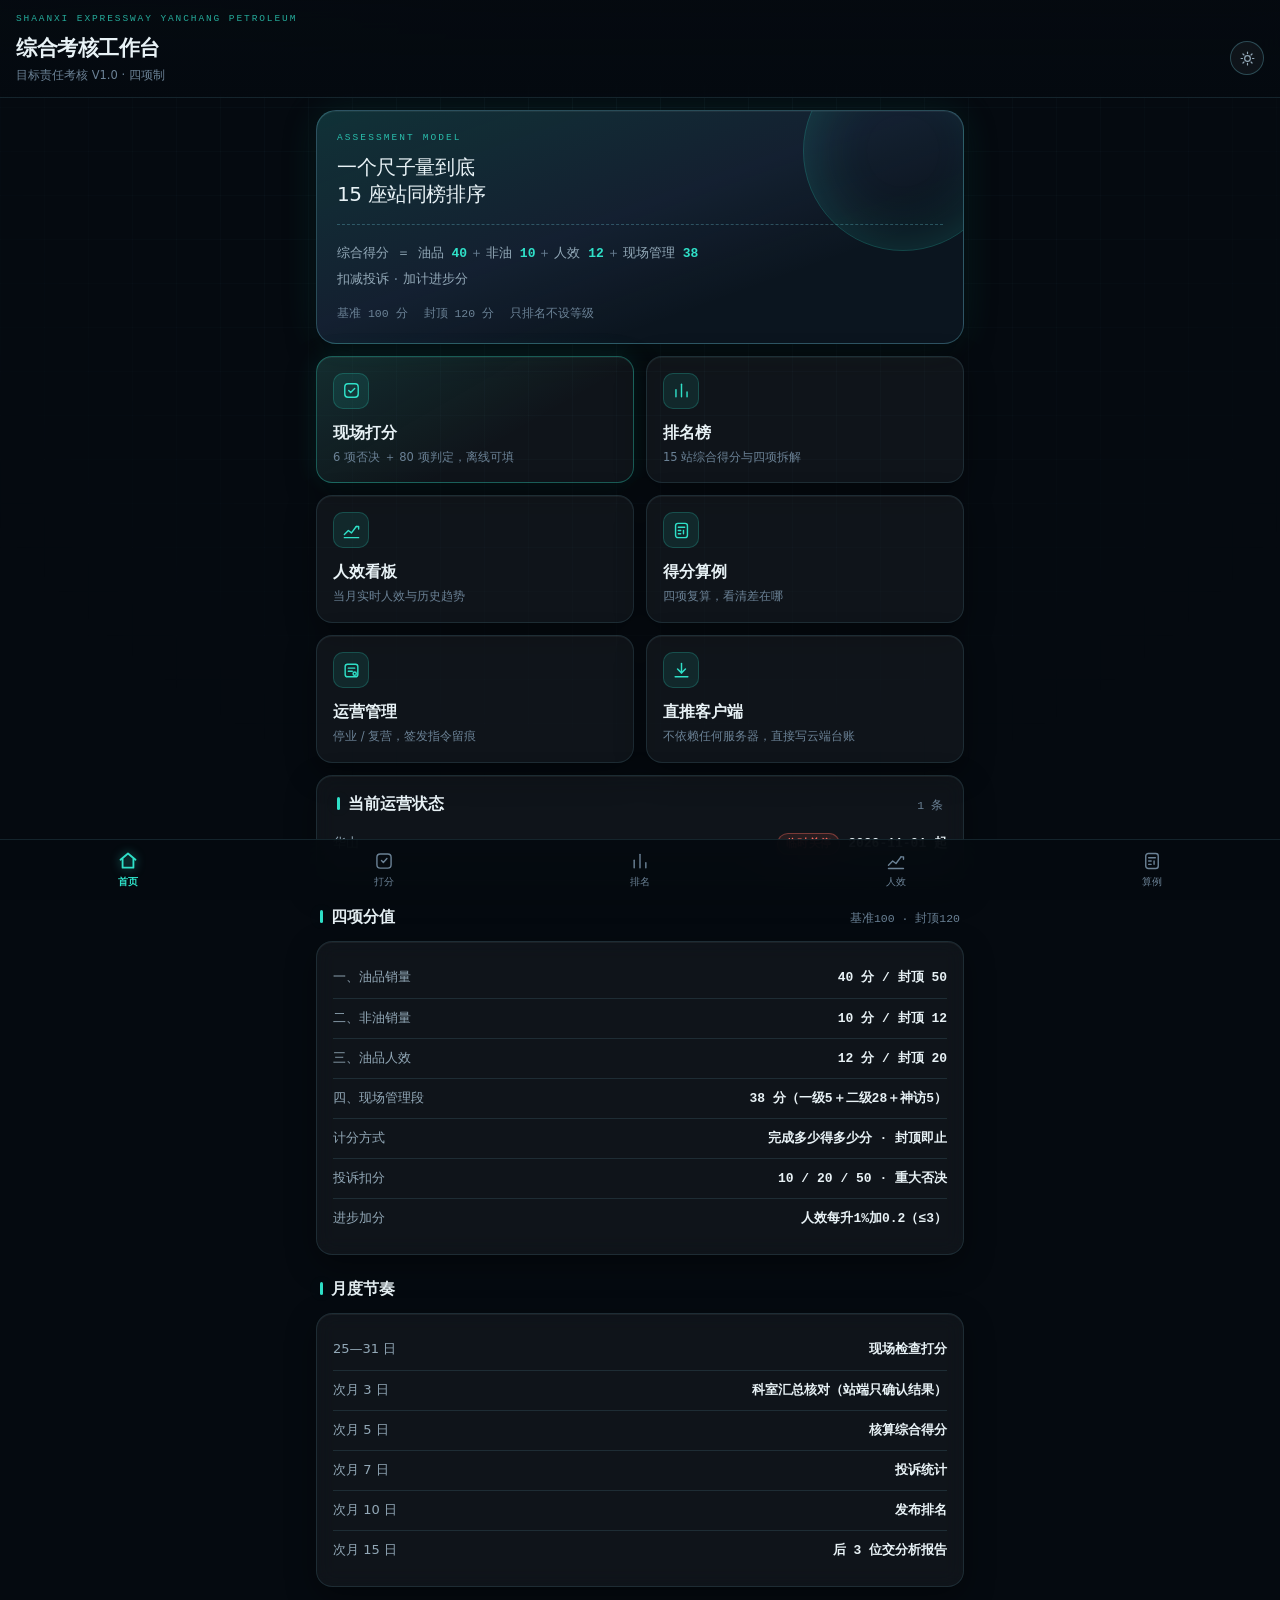
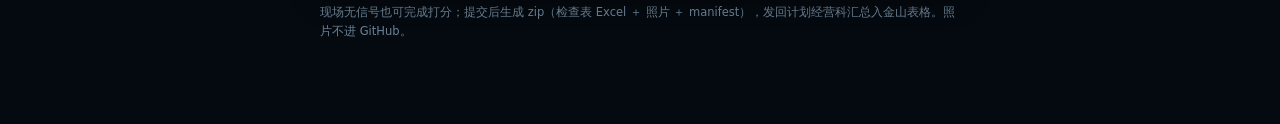
==== commit c072e0b3: "feat(items): 题库换版为《二级运营检查表8.21》73→80 项 权威源改为 8.21 修订版：80 项 / 11 大类 / 明细合计 100 分。 大类名称与顺序调整（二 油罐区、三 加" ====
--- a/docs/index.html
+++ b/docs/index.html
@@ -45,7 +45,7 @@
         </svg>
       </div>
       <div class="tile__t">现场打分</div>
-      <div class="tile__d">6 项否决 ＋ 73 项判定，离线可填</div>
+      <div class="tile__d">6 项否决 ＋ 80 项判定，离线可填</div>
     </a>
 
     <a class="tile" href="rank.html">
